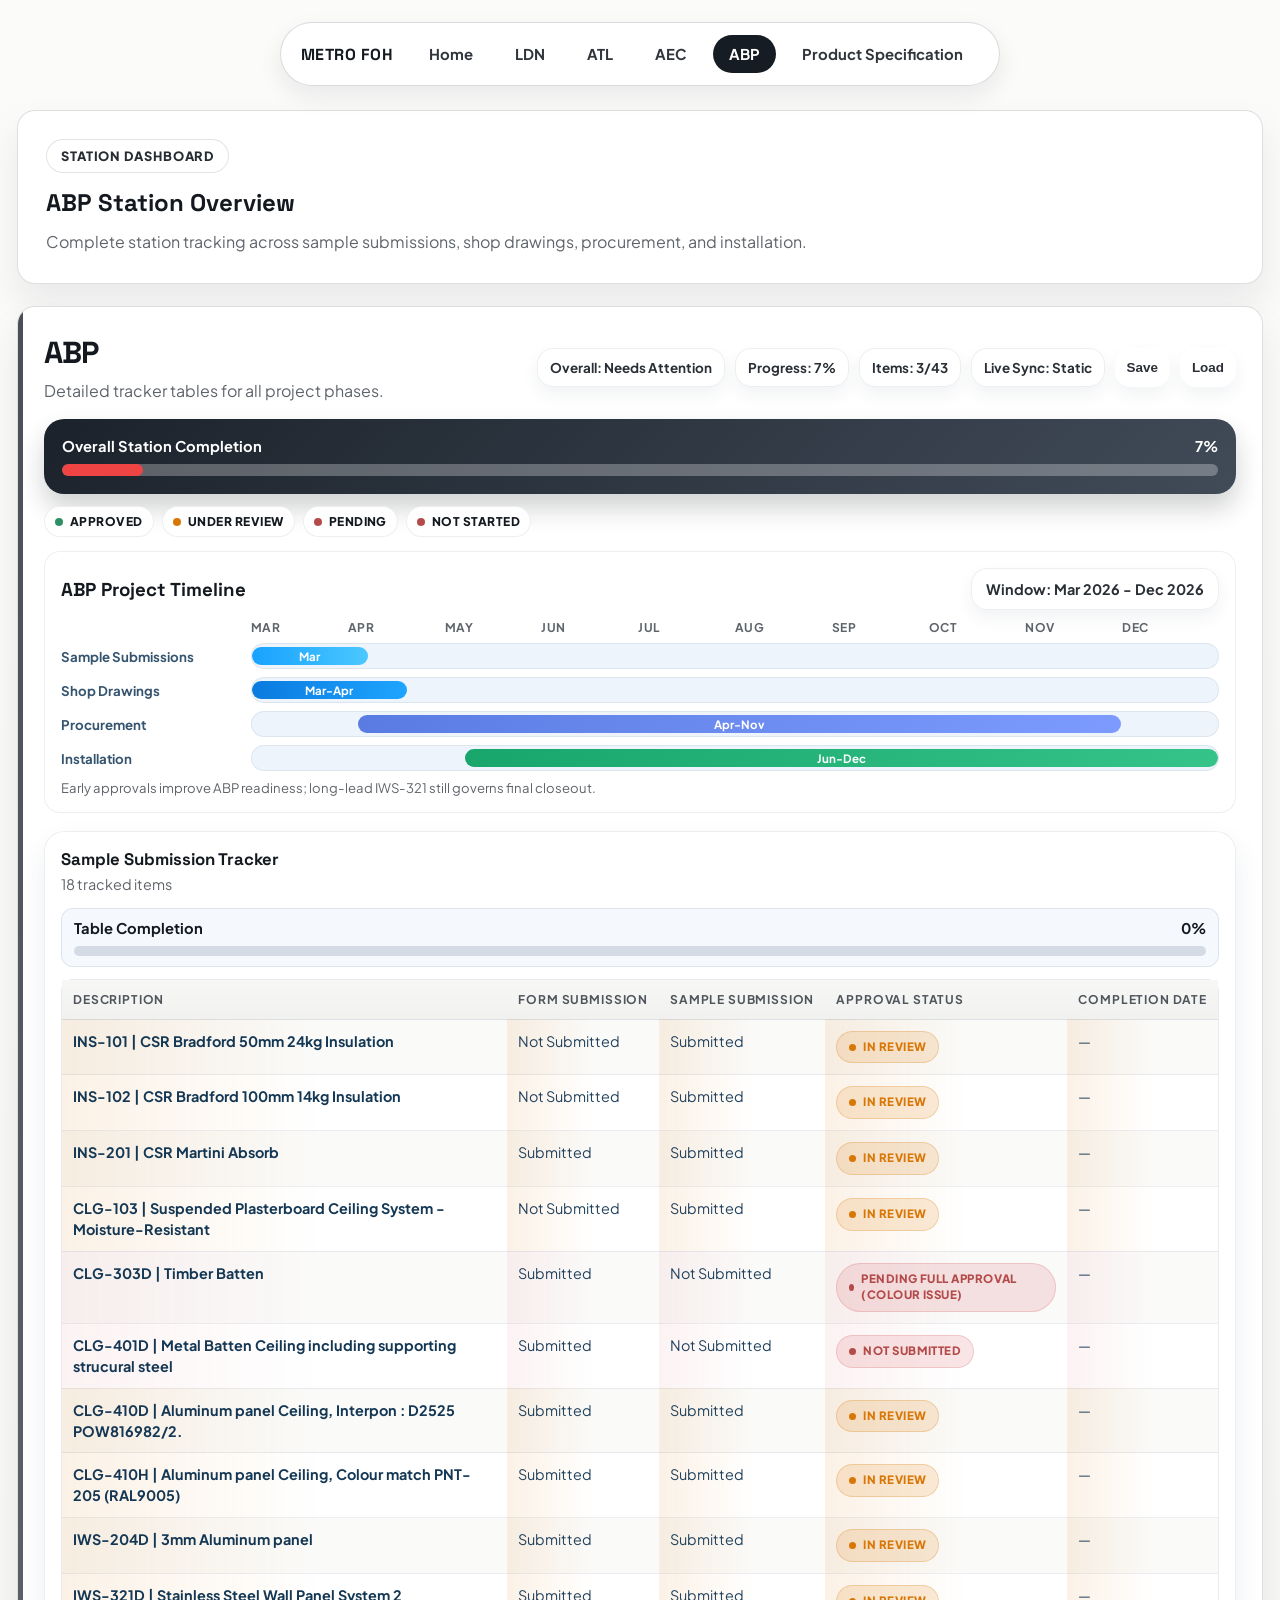
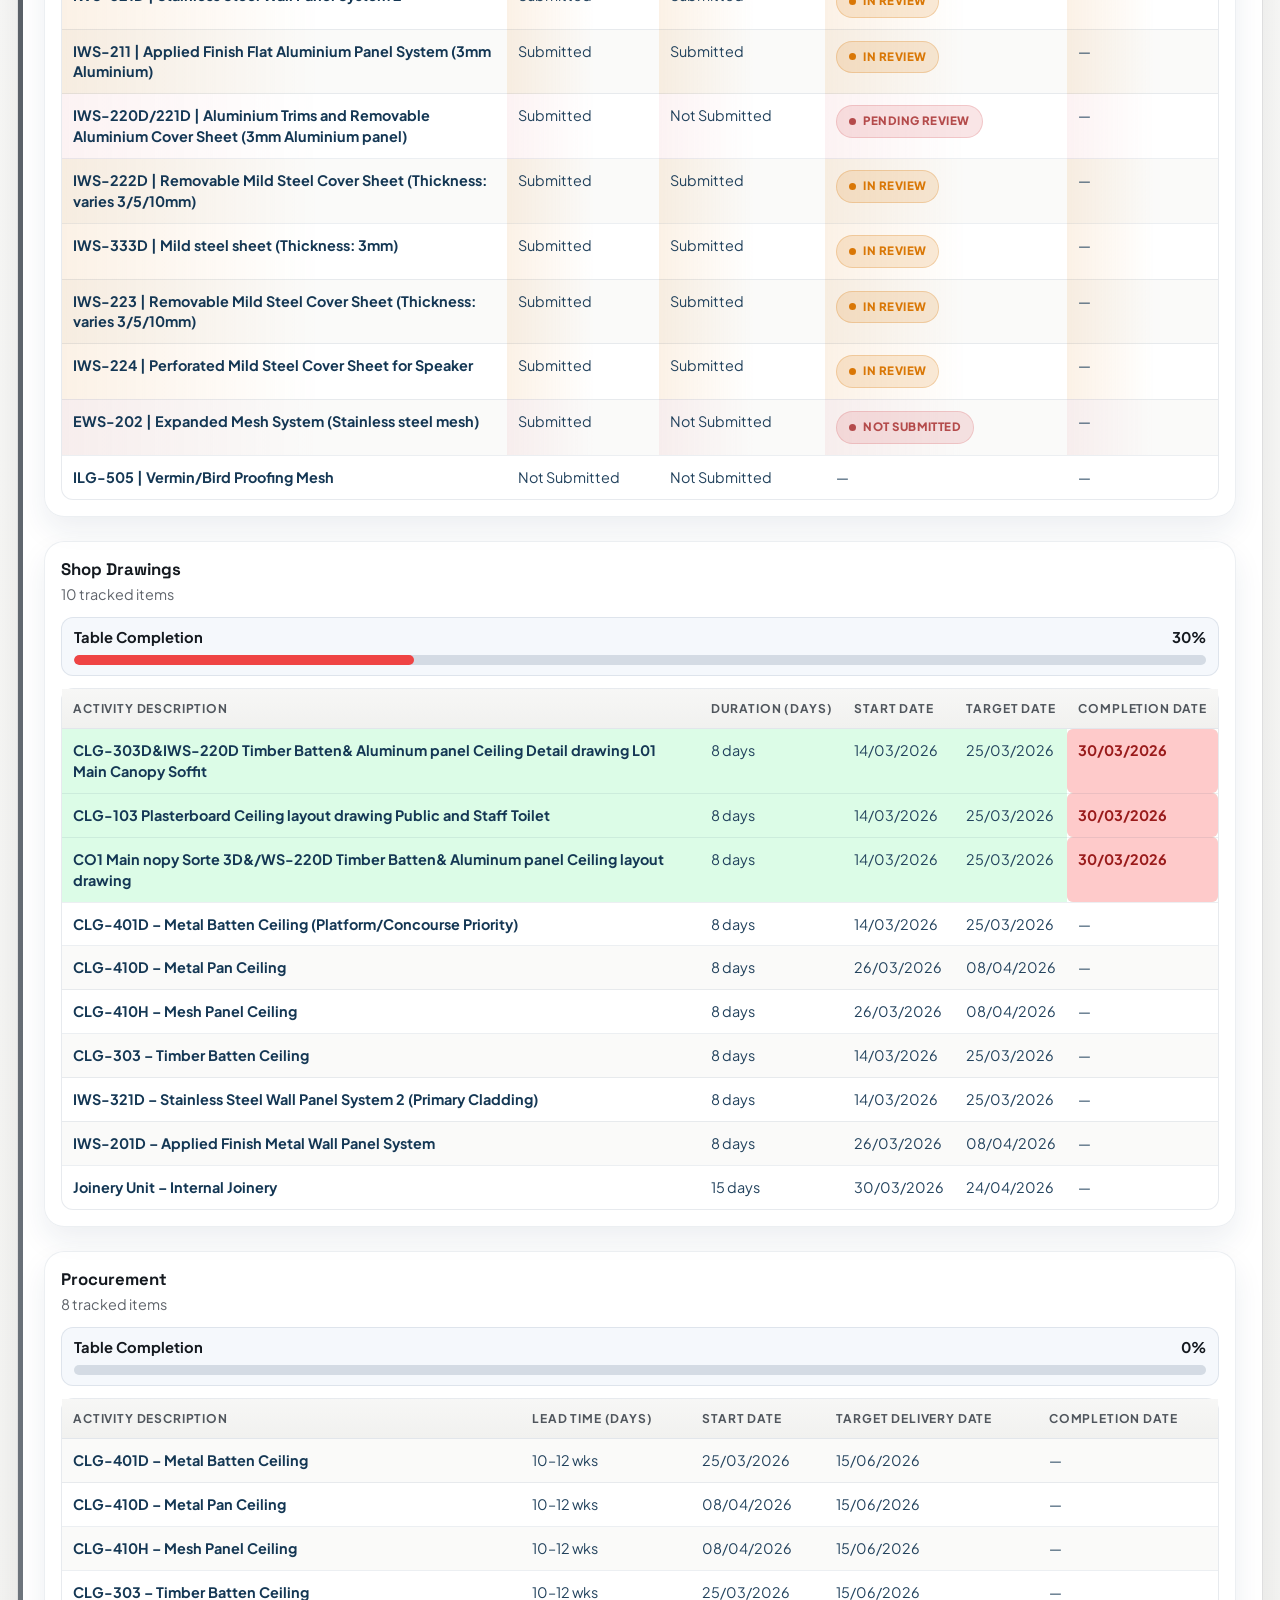
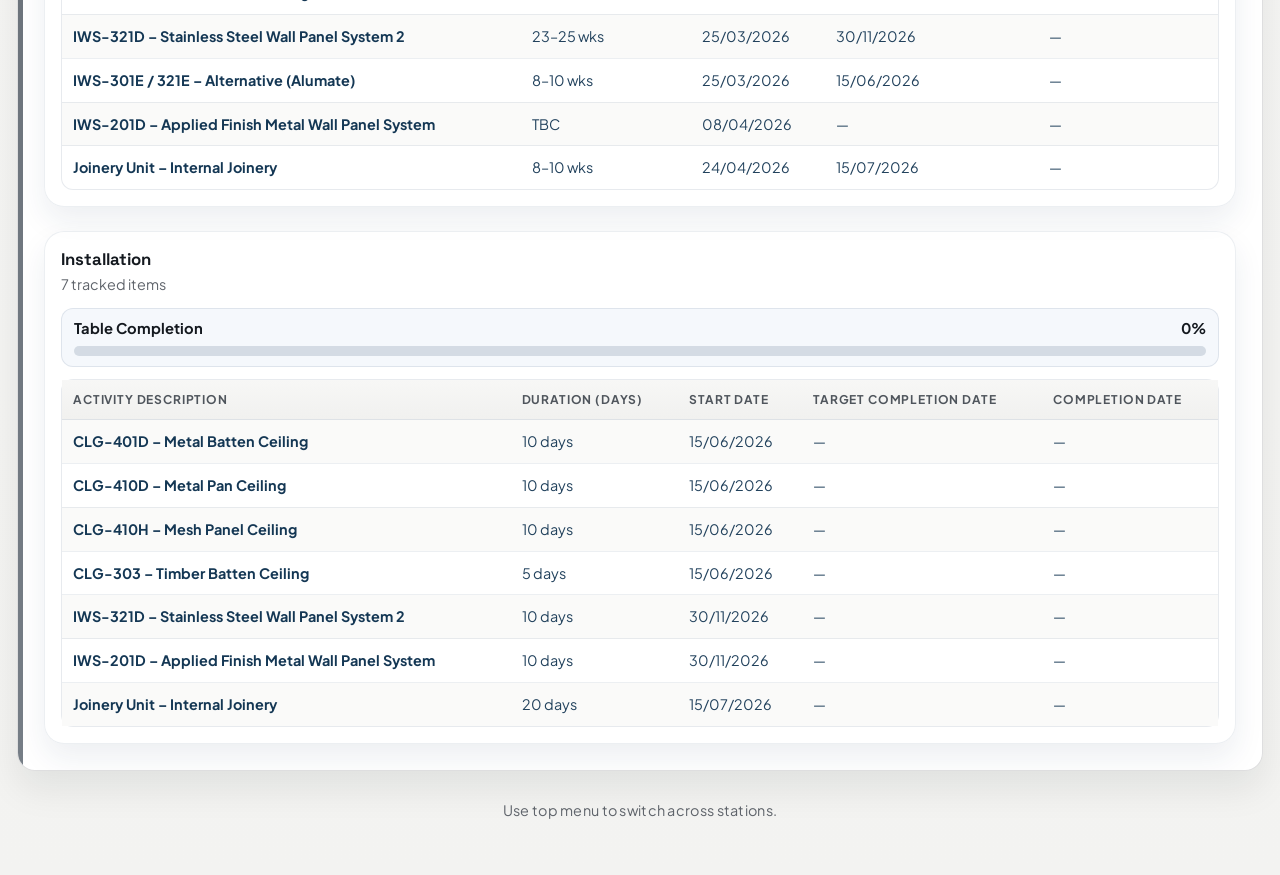
==== abp.html @ d3a64f8f "Update ABP progress and shop drawings" ====
<!DOCTYPE html>
<html lang="en">
<head>
  <meta charset="UTF-8">
  <meta name="viewport" content="width=device-width, initial-scale=1.0">
  <title>METRO FOH - ABP Station</title>
  <link rel="stylesheet" href="styles.css">
  <style>
    .timeline-card { margin: 14px 0 18px; padding: 16px; border-radius: 16px; background: rgba(255, 255, 255, 0.9); border: 1px solid rgba(20, 53, 90, 0.08); }
    .timeline-top { display: flex; justify-content: space-between; gap: 12px; align-items: center; flex-wrap: wrap; margin-bottom: 10px; }
    .timeline-top h3 { margin: 0; font-family: "Space Grotesk", sans-serif; }
    .timeline-axis { display: grid; grid-template-columns: 180px 1fr; gap: 10px; margin-bottom: 6px; color: var(--muted); font-size: 0.75rem; font-weight: 700; letter-spacing: 0.04em; text-transform: uppercase; }
    .axis-months { display: grid; grid-template-columns: repeat(10, 1fr); }
    .timeline-row { display: grid; grid-template-columns: 180px 1fr; gap: 10px; align-items: center; margin: 8px 0; }
    .timeline-label { font-size: 0.83rem; color: #35546f; font-weight: 700; }
    .timeline-track { height: 26px; border-radius: 999px; background: #eef4fb; position: relative; overflow: hidden; border: 1px solid rgba(20, 53, 90, 0.08); }
    .timeline-bar { position: absolute; top: 3px; bottom: 3px; border-radius: 999px; color: #fff; font-size: 0.72rem; font-weight: 700; display: flex; align-items: center; justify-content: center; white-space: nowrap; padding: 0 10px; }
    .bar-samples { background: linear-gradient(90deg, #17a2ff, #4bc8ff); }
    .bar-drawings { background: linear-gradient(90deg, #0a7adf, #1ea5ff); }
    .bar-procurement { background: linear-gradient(90deg, #5a7ce2, #7d9bff); }
    .bar-installation { background: linear-gradient(90deg, #18a66d, #36c389); }
    .timeline-footnote { margin-top: 8px; color: var(--muted); font-size: 0.82rem; }
    .table-progress { margin: 8px 0 12px; padding: 10px 12px; border: 1px solid rgba(20, 53, 90, 0.1); border-radius: 12px; background: rgba(245, 248, 252, 0.95); }
    .table-progress .progress-shell { background: rgba(20, 53, 90, 0.15); height: 10px; }
    .table-progress .progress-fill { background: #9ca3af; }
    .progress-fill { transition: width 0.3s ease, background-color 0.3s ease; }
    .completed-row { background: #dcfce7; }
    .completion-on-time { color: #0f8f5f; font-weight: 700; }
    .shop-completion-done { background: #dcfce7; color: #166534; font-weight: 700; border-radius: 6px; }
    .shop-completion-late { background: #fecaca; color: #991b1b; font-weight: 700; border-radius: 6px; }
    @media (max-width: 760px) { .timeline-axis, .timeline-row { grid-template-columns: 1fr; } .axis-months { font-size: 0.66rem; } .timeline-label { margin-bottom: 4px; } }
  </style>
</head>
<body>
  <div class="page-shell">
    <header class="topbar">
      <div class="topbar-inner">
        <div class="brand">
          <div>METRO FOH</div>
        </div>
        <nav class="menu">
          <a href="index.html">Home</a>
          <a href="ldn.html">LDN</a>
          <a href="atl.html">ATL</a>
          <a href="aec.html">AEC</a>
          <a href="abp.html" class="active">ABP</a>
          <a href="product-specification.html">Product Specification</a>
        </nav>
      </div>
    </header>

    <section class="page-intro">
      <div class="eyebrow">Station Dashboard</div>
      <h1 style="margin-top:14px;font-family:'Space Grotesk',sans-serif;">ABP Station Overview</h1>
      <p>Complete station tracking across sample submissions, shop drawings, procurement, and installation.</p>
    </section>

    <section class="section-panel">
      <div class="station-banner">
        <div>
          <h2>ABP</h2>
          <p style="margin-top:8px;color:var(--muted);">Detailed tracker tables for all project phases.</p>
        </div>
        <div class="section-kpis" id="stationKpis">
          <div class="hero-pill">Overall: Needs Attention</div>
          <div class="hero-pill">Progress: 7%</div>
          <div class="hero-pill">Items: 3/43</div>
          <div class="hero-pill">Live Sync: Static</div>
        </div>
      </div>

      <div class="overall-progress" style="margin-bottom:12px;">
        <div class="progress-row">
          <span>Overall Station Completion</span>
          <span id="stationProgressText">7%</span>
        </div>
        <div class="progress-shell">
          <div class="progress-fill" id="stationProgressBar" style="width:7%; background:#EF4444;"></div>
        </div>
      </div>

      <div class="status-legend">
        <span class="legend-item legend-approved"><span class="legend-dot"></span>Approved</span>
        <span class="legend-item legend-review"><span class="legend-dot"></span>Under Review</span>
        <span class="legend-item legend-pending"><span class="legend-dot"></span>Pending</span>
        <span class="legend-item legend-started"><span class="legend-dot"></span>Not Started</span>
      </div>

      <article class="timeline-card">
        <div class="timeline-top">
          <h3>ABP Project Timeline</h3>
          <span class="hero-pill">Window: Mar 2026 - Dec 2026</span>
        </div>
        <div class="timeline-axis">
          <div></div>
          <div class="axis-months"><span>Mar</span><span>Apr</span><span>May</span><span>Jun</span><span>Jul</span><span>Aug</span><span>Sep</span><span>Oct</span><span>Nov</span><span>Dec</span></div>
        </div>
        <div class="timeline-row"><div class="timeline-label">Sample Submissions</div><div class="timeline-track"><div class="timeline-bar bar-samples" style="left:0%;width:12%;">Mar</div></div></div>
        <div class="timeline-row"><div class="timeline-label">Shop Drawings</div><div class="timeline-track"><div class="timeline-bar bar-drawings" style="left:0%;width:16%;">Mar-Apr</div></div></div>
        <div class="timeline-row"><div class="timeline-label">Procurement</div><div class="timeline-track"><div class="timeline-bar bar-procurement" style="left:11%;width:79%;">Apr-Nov</div></div></div>
        <div class="timeline-row"><div class="timeline-label">Installation</div><div class="timeline-track"><div class="timeline-bar bar-installation" style="left:22%;width:78%;">Jun-Dec</div></div></div>
        <p class="timeline-footnote">Early approvals improve ABP readiness; long-lead IWS-321 still governs final closeout.</p>
      </article>

      <div class="station-sections" id="tablesGrid">
        <article class="table-card">
          <h3>Sample Submission Tracker</h3>
          <p class="small-copy">18 tracked items</p>
          <div class="table-progress">
            <div class="progress-row">
              <span>Table Completion</span>
              <span class="table-progress-text">0%</span>
            </div>
            <div class="progress-shell">
              <div class="progress-fill table-progress-fill" style="width:0%; background:#9CA3AF;"></div>
            </div>
          </div>
          <div class="table-wrap"><table><thead><tr><th>Description</th><th>Form Submission</th><th>Sample Submission</th><th>Approval Status</th><th>Completion Date</th></tr></thead><tbody>
            <tr class="status-row-review"><td>INS-101 | CSR Bradford 50mm 24kg Insulation</td><td>Not Submitted</td><td>Submitted</td><td><span class="tag tag-review">In Review</span></td><td>—</td></tr>
            <tr class="status-row-review"><td>INS-102 | CSR Bradford 100mm 14kg Insulation</td><td>Not Submitted</td><td>Submitted</td><td><span class="tag tag-review">In Review</span></td><td>—</td></tr>
            <tr class="status-row-review"><td>INS-201 | CSR Martini Absorb</td><td>Submitted</td><td>Submitted</td><td><span class="tag tag-review">In Review</span></td><td>—</td></tr>
            <tr class="status-row-review"><td>CLG-103 | Suspended Plasterboard Ceiling System - Moisture-Resistant</td><td>Not Submitted</td><td>Submitted</td><td><span class="tag tag-review">In Review</span></td><td>—</td></tr>
            <tr class="status-row-pending"><td>CLG-303D | Timber Batten</td><td>Submitted</td><td>Not Submitted</td><td><span class="tag tag-pending">Pending full approval (colour issue)</span></td><td>—</td></tr>
            <tr class="status-row-started"><td>CLG-401D | Metal Batten Ceiling including supporting strucural steel</td><td>Submitted</td><td>Not Submitted</td><td><span class="tag tag-started">Not Submitted</span></td><td>—</td></tr>
            <tr class="status-row-review"><td>CLG-410D | Aluminum panel Ceiling, Interpon : D2525 POW816982/2.</td><td>Submitted</td><td>Submitted</td><td><span class="tag tag-review">In Review</span></td><td>—</td></tr>
            <tr class="status-row-review"><td>CLG-410H | Aluminum panel Ceiling, Colour match PNT-205 (RAL9005)</td><td>Submitted</td><td>Submitted</td><td><span class="tag tag-review">In Review</span></td><td>—</td></tr>
            <tr class="status-row-review"><td>IWS-204D | 3mm Aluminum panel</td><td>Submitted</td><td>Submitted</td><td><span class="tag tag-review">In Review</span></td><td>—</td></tr>
            <tr class="status-row-review"><td>IWS-321D | Stainless Steel Wall Panel System 2</td><td>Submitted</td><td>Submitted</td><td><span class="tag tag-review">In Review</span></td><td>—</td></tr>
            <tr class="status-row-review"><td>IWS-211 | Applied Finish Flat Aluminium Panel System (3mm Aluminium)</td><td>Submitted</td><td>Submitted</td><td><span class="tag tag-review">In Review</span></td><td>—</td></tr>
            <tr class="status-row-pending"><td>IWS-220D/221D | Aluminium Trims and Removable Aluminium Cover Sheet (3mm Aluminium panel)</td><td>Submitted</td><td>Not Submitted</td><td><span class="tag tag-pending">Pending review</span></td><td>—</td></tr>
            <tr class="status-row-review"><td>IWS-222D | Removable Mild Steel Cover Sheet (Thickness: varies 3/5/10mm)</td><td>Submitted</td><td>Submitted</td><td><span class="tag tag-review">In Review</span></td><td>—</td></tr>
            <tr class="status-row-review"><td>IWS-333D | Mild steel sheet (Thickness: 3mm)</td><td>Submitted</td><td>Submitted</td><td><span class="tag tag-review">In Review</span></td><td>—</td></tr>
            <tr class="status-row-review"><td>IWS-223 | Removable Mild Steel Cover Sheet (Thickness: varies 3/5/10mm)</td><td>Submitted</td><td>Submitted</td><td><span class="tag tag-review">In Review</span></td><td>—</td></tr>
            <tr class="status-row-review"><td>IWS-224 | Perforated Mild Steel Cover Sheet for Speaker</td><td>Submitted</td><td>Submitted</td><td><span class="tag tag-review">In Review</span></td><td>—</td></tr>
            <tr class="status-row-started"><td>EWS-202 | Expanded Mesh System (Stainless steel mesh)</td><td>Submitted</td><td>Not Submitted</td><td><span class="tag tag-started">Not Submitted</span></td><td>—</td></tr>
            <tr><td>ILG-505 | Vermin/Bird Proofing Mesh</td><td>Not Submitted</td><td>Not Submitted</td><td>—</td><td>—</td></tr>
          </tbody></table></div>
        </article>
        <article class="table-card">
          <h3>Shop Drawings</h3>
          <p class="small-copy">10 tracked items</p>
          <div class="table-progress">
            <div class="progress-row">
              <span>Table Completion</span>
              <span class="table-progress-text">30%</span>
            </div>
            <div class="progress-shell">
              <div class="progress-fill table-progress-fill" style="width:30%; background:#EF4444;"></div>
            </div>
          </div>
          <div class="table-wrap"><table><thead><tr><th>Activity Description</th><th>Duration (Days)</th><th>Start Date</th><th>Target Date</th><th>Completion Date</th></tr></thead><tbody>
            <tr class="completed-row" style="background:#dcfce7;"><td>CLG-303D&amp;IWS-220D Timber Batten&amp; Aluminum panel Ceiling Detail drawing L01 Main Canopy Soffit</td><td>8 days</td><td>14/03/2026</td><td>25/03/2026</td><td class="shop-completion-late">30/03/2026</td></tr>
            <tr class="completed-row" style="background:#dcfce7;"><td>CLG-103 Plasterboard Ceiling layout drawing Public and Staff Toilet</td><td>8 days</td><td>14/03/2026</td><td>25/03/2026</td><td class="shop-completion-late">30/03/2026</td></tr>
            <tr class="completed-row" style="background:#dcfce7;"><td>CO1 Main nopy Sorte 3D&amp;/WS-220D Timber Batten&amp; Aluminum panel Ceiling layout drawing</td><td>8 days</td><td>14/03/2026</td><td>25/03/2026</td><td class="shop-completion-late">30/03/2026</td></tr>
            <tr><td>CLG-401D – Metal Batten Ceiling (Platform/Concourse Priority)</td><td>8 days</td><td>14/03/2026</td><td>25/03/2026</td><td>—</td></tr>
            <tr><td>CLG-410D – Metal Pan Ceiling</td><td>8 days</td><td>26/03/2026</td><td>08/04/2026</td><td>—</td></tr>
            <tr><td>CLG-410H – Mesh Panel Ceiling</td><td>8 days</td><td>26/03/2026</td><td>08/04/2026</td><td>—</td></tr>
            <tr><td>CLG-303 – Timber Batten Ceiling</td><td>8 days</td><td>14/03/2026</td><td>25/03/2026</td><td>—</td></tr>
            <tr><td>IWS-321D – Stainless Steel Wall Panel System 2 (Primary Cladding)</td><td>8 days</td><td>14/03/2026</td><td>25/03/2026</td><td>—</td></tr>
            <tr><td>IWS-201D – Applied Finish Metal Wall Panel System</td><td>8 days</td><td>26/03/2026</td><td>08/04/2026</td><td>—</td></tr>
            <tr><td>Joinery Unit – Internal Joinery</td><td>15 days</td><td>30/03/2026</td><td>24/04/2026</td><td>—</td></tr>
          </tbody></table></div>
        </article>
        <article class="table-card">
          <h3>Procurement</h3>
          <p class="small-copy">8 tracked items</p>
          <div class="table-progress">
            <div class="progress-row">
              <span>Table Completion</span>
              <span class="table-progress-text">0%</span>
            </div>
            <div class="progress-shell">
              <div class="progress-fill table-progress-fill" style="width:0%; background:#9CA3AF;"></div>
            </div>
          </div>
          <div class="table-wrap"><table><thead><tr><th>Activity Description</th><th>Lead Time (Days)</th><th>Start Date</th><th>Target Delivery Date</th><th>Completion Date</th></tr></thead><tbody>
            <tr><td>CLG-401D – Metal Batten Ceiling</td><td>10–12 wks</td><td>25/03/2026</td><td>15/06/2026</td><td>—</td></tr>
            <tr><td>CLG-410D – Metal Pan Ceiling</td><td>10–12 wks</td><td>08/04/2026</td><td>15/06/2026</td><td>—</td></tr>
            <tr><td>CLG-410H – Mesh Panel Ceiling</td><td>10–12 wks</td><td>08/04/2026</td><td>15/06/2026</td><td>—</td></tr>
            <tr><td>CLG-303 – Timber Batten Ceiling</td><td>10–12 wks</td><td>25/03/2026</td><td>15/06/2026</td><td>—</td></tr>
            <tr><td>IWS-321D – Stainless Steel Wall Panel System 2</td><td>23–25 wks</td><td>25/03/2026</td><td>30/11/2026</td><td>—</td></tr>
            <tr><td>IWS-301E / 321E – Alternative (Alumate)</td><td>8–10 wks</td><td>25/03/2026</td><td>15/06/2026</td><td>—</td></tr>
            <tr><td>IWS-201D – Applied Finish Metal Wall Panel System</td><td>TBC</td><td>08/04/2026</td><td>—</td><td>—</td></tr>
            <tr><td>Joinery Unit – Internal Joinery</td><td>8–10 wks</td><td>24/04/2026</td><td>15/07/2026</td><td>—</td></tr>
          </tbody></table></div>
        </article>
        <article class="table-card">
          <h3>Installation</h3>
          <p class="small-copy">7 tracked items</p>
          <div class="table-progress">
            <div class="progress-row">
              <span>Table Completion</span>
              <span class="table-progress-text">0%</span>
            </div>
            <div class="progress-shell">
              <div class="progress-fill table-progress-fill" style="width:0%; background:#9CA3AF;"></div>
            </div>
          </div>
          <div class="table-wrap"><table><thead><tr><th>Activity Description</th><th>Duration (Days)</th><th>Start Date</th><th>Target Completion Date</th><th>Completion Date</th></tr></thead><tbody>
            <tr><td>CLG-401D – Metal Batten Ceiling</td><td>10 days</td><td>15/06/2026</td><td>—</td><td>—</td></tr>
            <tr><td>CLG-410D – Metal Pan Ceiling</td><td>10 days</td><td>15/06/2026</td><td>—</td><td>—</td></tr>
            <tr><td>CLG-410H – Mesh Panel Ceiling</td><td>10 days</td><td>15/06/2026</td><td>—</td><td>—</td></tr>
            <tr><td>CLG-303 – Timber Batten Ceiling</td><td>5 days</td><td>15/06/2026</td><td>—</td><td>—</td></tr>
            <tr><td>IWS-321D – Stainless Steel Wall Panel System 2</td><td>10 days</td><td>30/11/2026</td><td>—</td><td>—</td></tr>
            <tr><td>IWS-201D – Applied Finish Metal Wall Panel System</td><td>10 days</td><td>30/11/2026</td><td>—</td><td>—</td></tr>
            <tr><td>Joinery Unit – Internal Joinery</td><td>20 days</td><td>15/07/2026</td><td>—</td><td>—</td></tr>
          </tbody></table></div>
        </article>
      </div>
    </section>

    <div class="footer-note">Use top menu to switch across stations.</div>
  </div>

  <script src="persistence.js?v=4"></script>
  <script>
    attachPersistence();
  </script>
</body>
</html>
---- styles.css ----
@import url("https://fonts.googleapis.com/css2?family=Plus+Jakarta+Sans:wght@400;500;600;700;800&family=Space+Grotesk:wght@600;700&display=swap");

:root {
  --bg: #f3f3f1;
  --surface: rgba(255, 255, 255, 0.96);
  --surface-strong: #ffffff;
  --line: rgba(21, 27, 34, 0.14);
  --text: #14191f;
  --muted: #5f646b;
  --accent: #1e2936;
  --accent-2: #3a4655;
  --accent-soft: #ebecef;
  --green: #2d8f64;
  --yellow: #d97706;
  --red: #b44b4b;
  --shadow: 0 18px 36px rgba(19, 24, 31, 0.08);
  --radius-xl: 18px;
  --radius-lg: 20px;
  --radius-md: 14px;
}

* { box-sizing: border-box; }
html { scroll-behavior: smooth; }
body {
  margin: 0;
  font-family: "Plus Jakarta Sans", "Segoe UI", sans-serif;
  color: var(--text);
  background: linear-gradient(180deg, #fbfbfa 0%, var(--bg) 100%);
}

a { color: inherit; text-decoration: none; }
h1, h2, h3, p { margin: 0; }

.page-shell {
  width: min(1400px, calc(100% - 34px));
  margin: 0 auto;
  padding: 22px 0 56px;
  animation: fade-up 700ms ease;
}

.topbar {
  position: sticky;
  top: 14px;
  z-index: 30;
  display: flex;
  justify-content: center;
  margin-bottom: 24px;
}

.topbar-inner {
  display: flex;
  align-items: center;
  gap: 20px;
  padding: 12px 20px;
  border: 1px solid rgba(20, 25, 31, 0.16);
  border-radius: 999px;
  background: rgba(255, 255, 255, 0.95);
  backdrop-filter: blur(6px);
  box-shadow: 0 10px 24px rgba(18, 24, 31, 0.08);
}

.brand {
  display: flex;
  align-items: center;
  gap: 12px;
  font-family: "Space Grotesk", sans-serif;
  font-weight: 700;
  letter-spacing: 0.03em;
}

.brand-badge {
  width: 40px;
  height: 40px;
  display: grid;
  place-items: center;
  border-radius: 10px;
  background: linear-gradient(135deg, #10151b 0%, #313b48 100%);
  color: #fff;
  box-shadow: 0 8px 18px rgba(16, 21, 27, 0.24);
}

.menu {
  display: flex;
  align-items: center;
  justify-content: center;
  gap: 10px;
  flex-wrap: wrap;
}

.menu a {
  padding: 10px 16px;
  border-radius: 999px;
  color: #30353b;
  font-size: 0.93rem;
  font-weight: 700;
  transition: all 220ms ease;
}

.menu a:hover {
  transform: translateY(-1px);
  background: #eeefef;
  color: #11151a;
}

.menu a.active {
  background: #161c23;
  color: #fff;
}

.hero {
  display: grid;
  grid-template-columns: 1.55fr 1fr;
  gap: 24px;
  margin-bottom: 26px;
}

.hero-card,
.summary-card,
.station-card,
.section-panel,
.page-intro {
  background: var(--surface);
  border: 1px solid var(--line);
  border-radius: var(--radius-xl);
  box-shadow: var(--shadow);
  backdrop-filter: blur(14px);
}

.hero-card {
  padding: 36px;
  position: relative;
  overflow: hidden;
  min-height: 320px;
  isolation: isolate;
}

.eyebrow {
  display: inline-flex;
  align-items: center;
  gap: 8px;
  padding: 8px 14px;
  border-radius: 999px;
  background: rgba(255, 255, 255, 0.88);
  border: 1px solid rgba(20, 25, 31, 0.12);
  color: #272c33;
  font-size: 0.8rem;
  font-weight: 800;
  letter-spacing: 0.07em;
  text-transform: uppercase;
}

.hero-card h1 {
  margin-top: 18px;
  font-family: "Space Grotesk", sans-serif;
  font-size: clamp(2.5rem, 4.3vw, 4.6rem);
  line-height: 0.95;
  letter-spacing: -0.04em;
  max-width: 12ch;
}

.hero-card p {
  margin-top: 16px;
  max-width: 58ch;
  color: var(--muted);
  font-size: 1.02rem;
  line-height: 1.75;
}

.hero-meta {
  display: flex;
  gap: 12px;
  flex-wrap: wrap;
  margin-top: 24px;
}

.hero-pill {
  padding: 11px 14px;
  border-radius: 16px;
  background: rgba(255, 255, 255, 0.9);
  border: 1px solid rgba(20, 53, 90, 0.08);
  color: #2a2f36;
  font-size: 0.9rem;
  font-weight: 700;
  box-shadow: 0 8px 18px rgba(15, 45, 71, 0.06);
}

.summary-card {
  padding: 28px;
  display: grid;
  grid-template-rows: auto auto 1fr;
  gap: 16px;
}

.summary-card h3 {
  font-size: 1.2rem;
  font-family: "Space Grotesk", sans-serif;
}

.summary-grid {
  display: grid;
  grid-template-columns: repeat(2, 1fr);
  gap: 12px;
}

.mini-stat {
  padding: 15px;
  border-radius: 16px;
  background: var(--surface-strong);
  border: 1px solid rgba(20, 53, 90, 0.08);
}

.mini-stat span {
  display: block;
  color: var(--muted);
  font-size: 0.82rem;
  margin-bottom: 8px;
  font-weight: 600;
}

.mini-stat strong {
  font-size: 1.64rem;
  letter-spacing: -0.03em;
  font-family: "Space Grotesk", sans-serif;
}

.overall-progress {
  padding: 18px;
  border-radius: 20px;
  background: linear-gradient(135deg, #1b222b 0%, #414b58 100%);
  color: #fff;
  box-shadow: 0 14px 26px rgba(18, 24, 31, 0.2);
}

.progress-row {
  display: flex;
  justify-content: space-between;
  gap: 12px;
  align-items: center;
  margin-bottom: 9px;
  font-weight: 700;
  font-size: 0.92rem;
}

.progress-shell {
  width: 100%;
  height: 12px;
  border-radius: 999px;
  background: rgba(255, 255, 255, 0.28);
  overflow: hidden;
}

.progress-fill {
  height: 100%;
  border-radius: 999px;
  background: linear-gradient(90deg, #ffffff 0%, rgba(255, 255, 255, 0.74) 100%);
  transition: width 600ms ease;
}

.section-header {
  display: flex;
  align-items: end;
  justify-content: space-between;
  gap: 16px;
  margin: 28px 0 18px;
}

.section-header h2 {
  font-family: "Space Grotesk", sans-serif;
  font-size: clamp(1.5rem, 2.2vw, 2.2rem);
  letter-spacing: -0.03em;
}

.section-header p {
  color: var(--muted);
  max-width: 65ch;
  line-height: 1.7;
}

.stations-overview {
  display: grid;
  grid-template-columns: repeat(4, 1fr);
  gap: 18px;
  margin-bottom: 30px;
}

.station-card {
  padding: 22px;
  transition: transform 220ms ease, box-shadow 220ms ease;
}

.station-card:hover {
  transform: translateY(-3px);
  box-shadow: 0 26px 60px rgba(20, 53, 90, 0.16);
}

.station-top {
  display: flex;
  justify-content: space-between;
  align-items: start;
  gap: 12px;
  margin-bottom: 14px;
}

.station-code {
  font-size: 2.05rem;
  font-weight: 800;
  letter-spacing: -0.05em;
  font-family: "Space Grotesk", sans-serif;
}

.status-badge {
  padding: 8px 12px;
  border-radius: 999px;
  font-size: 0.74rem;
  letter-spacing: 0.04em;
  text-transform: uppercase;
  font-weight: 800;
  white-space: nowrap;
}

.status-approved { background: rgba(13, 159, 100, 0.15); color: var(--green); }
.status-review { background: rgba(217, 119, 6, 0.15); color: var(--yellow); }
.status-pending { background: rgba(209, 74, 80, 0.14); color: var(--red); }

.station-card p {
  color: var(--muted);
  line-height: 1.62;
  font-size: 0.94rem;
}

.station-metrics {
  display: grid;
  grid-template-columns: repeat(2, 1fr);
  gap: 10px;
  margin-top: 14px;
}

.metric-box {
  padding: 12px;
  border-radius: 14px;
  background: rgba(255, 255, 255, 0.8);
  border: 1px solid rgba(20, 53, 90, 0.08);
}

.metric-box span {
  display: block;
  color: var(--muted);
  font-size: 0.76rem;
  margin-bottom: 6px;
  font-weight: 600;
  text-transform: uppercase;
  letter-spacing: 0.05em;
}

.metric-box strong {
  font-size: 1.15rem;
  font-family: "Space Grotesk", sans-serif;
}

.station-sections { display: grid; gap: 24px; }

.section-panel {
  padding: 26px;
  position: relative;
  overflow: hidden;
}

.section-panel::before {
  content: "";
  position: absolute;
  inset: 0 auto 0 0;
  width: 5px;
  background: linear-gradient(180deg, #2a3139, #5e6771);
  opacity: 0.85;
}

.station-banner {
  display: flex;
  justify-content: space-between;
  gap: 16px;
  align-items: center;
  flex-wrap: wrap;
  margin-bottom: 18px;
}

.station-banner h2 {
  font-size: clamp(1.9rem, 2vw, 2.7rem);
  letter-spacing: -0.04em;
  font-family: "Space Grotesk", sans-serif;
}

.section-kpis {
  display: flex;
  gap: 10px;
  flex-wrap: wrap;
}

.section-kpis .hero-pill {
  font-size: 0.84rem;
  padding: 10px 12px;
}

.tables-grid {
  display: grid;
  grid-template-columns: 1fr 1fr;
  gap: 16px;
}

.table-card {
  padding: 16px;
  border-radius: var(--radius-lg);
  background: rgba(255, 255, 255, 0.84);
  border: 1px solid rgba(20, 53, 90, 0.08);
  box-shadow: 0 14px 30px rgba(20, 53, 90, 0.08);
}

.table-card h3 {
  margin-bottom: 4px;
  font-size: 1.05rem;
  font-family: "Space Grotesk", sans-serif;
}

.table-card .small-copy {
  color: var(--muted);
  font-size: 0.9rem;
  margin-bottom: 12px;
  line-height: 1.5;
}

.status-legend {
  display: flex;
  flex-wrap: wrap;
  gap: 8px;
  margin-bottom: 10px;
}

.legend-item {
  display: inline-flex;
  align-items: center;
  gap: 7px;
  padding: 7px 10px;
  border-radius: 999px;
  font-size: 0.75rem;
  font-weight: 800;
  letter-spacing: 0.04em;
  text-transform: uppercase;
  border: 1px solid rgba(20, 53, 90, 0.08);
  background: rgba(255, 255, 255, 0.95);
}

.legend-dot {
  width: 8px;
  height: 8px;
  border-radius: 50%;
  display: inline-block;
}

.legend-approved .legend-dot { background: var(--green); }
.legend-review .legend-dot { background: var(--yellow); }
.legend-pending .legend-dot,
.legend-started .legend-dot { background: var(--red); }

.table-wrap {
  overflow: visible;
  border-radius: 12px;
  border: 1px solid rgba(20, 53, 90, 0.1);
  background: #fff;
  height: auto;
  max-height: none;
}

table {
  width: 100%;
  border-collapse: collapse;
  min-width: 560px;
}

thead th {
  position: sticky;
  top: 0;
  z-index: 2;
  padding: 12px 11px;
  text-align: left;
  font-size: 0.75rem;
  letter-spacing: 0.07em;
  text-transform: uppercase;
  color: #4f555c;
  background: linear-gradient(180deg, #f7f7f6 0%, #f1f1ef 100%);
  border-bottom: 1px solid rgba(20, 53, 90, 0.12);
  white-space: nowrap;
}

tbody tr:nth-child(odd) { background: #fafaf9; }
tbody tr:hover { background: #f0f1f2; }

tbody td {
  padding: 11px;
  border-bottom: 1px solid rgba(20, 53, 90, 0.08);
  color: #22425d;
  font-size: 0.9rem;
  vertical-align: top;
  line-height: 1.45;
}

tbody td:first-child { font-weight: 700; color: #143754; }
tbody tr:last-child td { border-bottom: 0; }

tr.status-row-approved td { background: linear-gradient(90deg, rgba(13, 159, 100, 0.06), transparent 58%); }
tr.status-row-review td { background: linear-gradient(90deg, rgba(217, 119, 6, 0.10), transparent 58%); }
tr.status-row-pending td,
tr.status-row-started td { background: linear-gradient(90deg, rgba(209, 74, 80, 0.07), transparent 58%); }

.tag {
  display: inline-flex;
  align-items: center;
  justify-content: center;
  gap: 7px;
  padding: 7px 12px;
  border-radius: 999px;
  font-size: 0.72rem;
  letter-spacing: 0.04em;
  text-transform: uppercase;
  font-weight: 800;
  border: 1px solid transparent;
}

.tag::before {
  content: "";
  width: 7px;
  height: 7px;
  border-radius: 50%;
  display: inline-block;
  background: currentColor;
}

.tag-approved { background: rgba(13, 159, 100, 0.15); color: var(--green); border-color: rgba(13, 159, 100, 0.2); }
.tag-review { background: rgba(217, 119, 6, 0.15); color: var(--yellow); border-color: rgba(217, 119, 6, 0.24); }
.tag-pending,
.tag-started { background: rgba(209, 74, 80, 0.14); color: var(--red); border-color: rgba(209, 74, 80, 0.2); }

.page-intro {
  padding: 28px;
  margin-bottom: 22px;
}

.page-intro p {
  margin-top: 10px;
  color: var(--muted);
  line-height: 1.7;
}

.footer-note {
  margin-top: 30px;
  text-align: center;
  color: var(--muted);
  font-size: 0.9rem;
  letter-spacing: 0.02em;
}

@keyframes fade-up {
  from { opacity: 0; transform: translateY(10px); }
  to { opacity: 1; transform: translateY(0); }
}

@media (max-width: 1180px) {
  .hero,
  .stations-overview,
  .tables-grid { grid-template-columns: 1fr 1fr; }
}

@media (max-width: 760px) {
  .page-shell {
    width: min(100% - 18px, 100%);
    padding-top: 12px;
    padding-bottom: 28px;
  }

  .topbar {
    position: static;
  }

  .topbar-inner {
    width: 100%;
    gap: 8px;
    padding: 8px 10px;
    border-radius: 16px;
    flex-direction: column;
    align-items: stretch;
  }

  .brand,
  .menu { justify-content: center; }

  .menu {
    gap: 6px;
  }

  .menu a {
    padding: 7px 10px;
    font-size: 0.8rem;
  }

  .hero,
  .stations-overview,
  .tables-grid { grid-template-columns: 1fr; }

  .hero-card,
  .summary-card,
  .station-card,
  .section-panel,
  .page-intro { border-radius: 22px; }

  .hero-card,
  .summary-card,
  .station-card,
  .section-panel,
  .page-intro,
  .table-card {
    padding: 18px;
  }

  .hero-card {
    min-height: auto;
  }

  .hero-card h1 {
    max-width: none;
    font-size: clamp(2rem, 10vw, 3rem);
  }

  .hero-card p,
  .page-intro p {
    font-size: 0.95rem;
    line-height: 1.6;
  }

  .progress-row,
  .section-header,
  .station-top {
    align-items: flex-start;
    flex-direction: column;
  }

  .section-header {
    margin-top: 20px;
  }

  .station-banner,
  .hero-meta,
  .section-kpis,
  .status-legend {
    gap: 10px;
  }

  .section-kpis .hero-pill,
  .hero-pill,
  .legend-item,
  .tag {
    white-space: normal;
  }

  .summary-grid,
  .station-metrics {
    grid-template-columns: 1fr;
  }

  .table-wrap {
    overflow-x: auto;
    -webkit-overflow-scrolling: touch;
  }

  thead th,
  tbody td {
    padding: 8px 7px;
    font-size: 0.76rem;
  }

  thead th {
    position: static;
  }

  .table-card h3 {
    font-size: 0.96rem;
  }

  .table-card .small-copy,
  .progress-row {
    font-size: 0.8rem;
  }

  .footer-note {
    margin-top: 20px;
  }
}

@media (max-width: 520px) {
  .page-shell {
    width: min(100% - 12px, 100%);
  }

  .topbar-inner {
    padding: 7px 9px;
  }

  .menu {
    justify-content: flex-start;
    flex-wrap: nowrap;
    overflow-x: auto;
    padding-bottom: 2px;
    scrollbar-width: none;
  }

  .menu::-webkit-scrollbar {
    display: none;
  }

  .menu a {
    flex: 0 0 auto;
    white-space: nowrap;
  }

  .hero-card,
  .summary-card,
  .station-card,
  .section-panel,
  .page-intro,
  .table-card {
    padding: 16px;
  }

  .eyebrow {
    padding: 7px 12px;
    font-size: 0.72rem;
  }

  .station-code {
    font-size: 1.75rem;
  }

  table {
    min-width: 420px;
  }
}
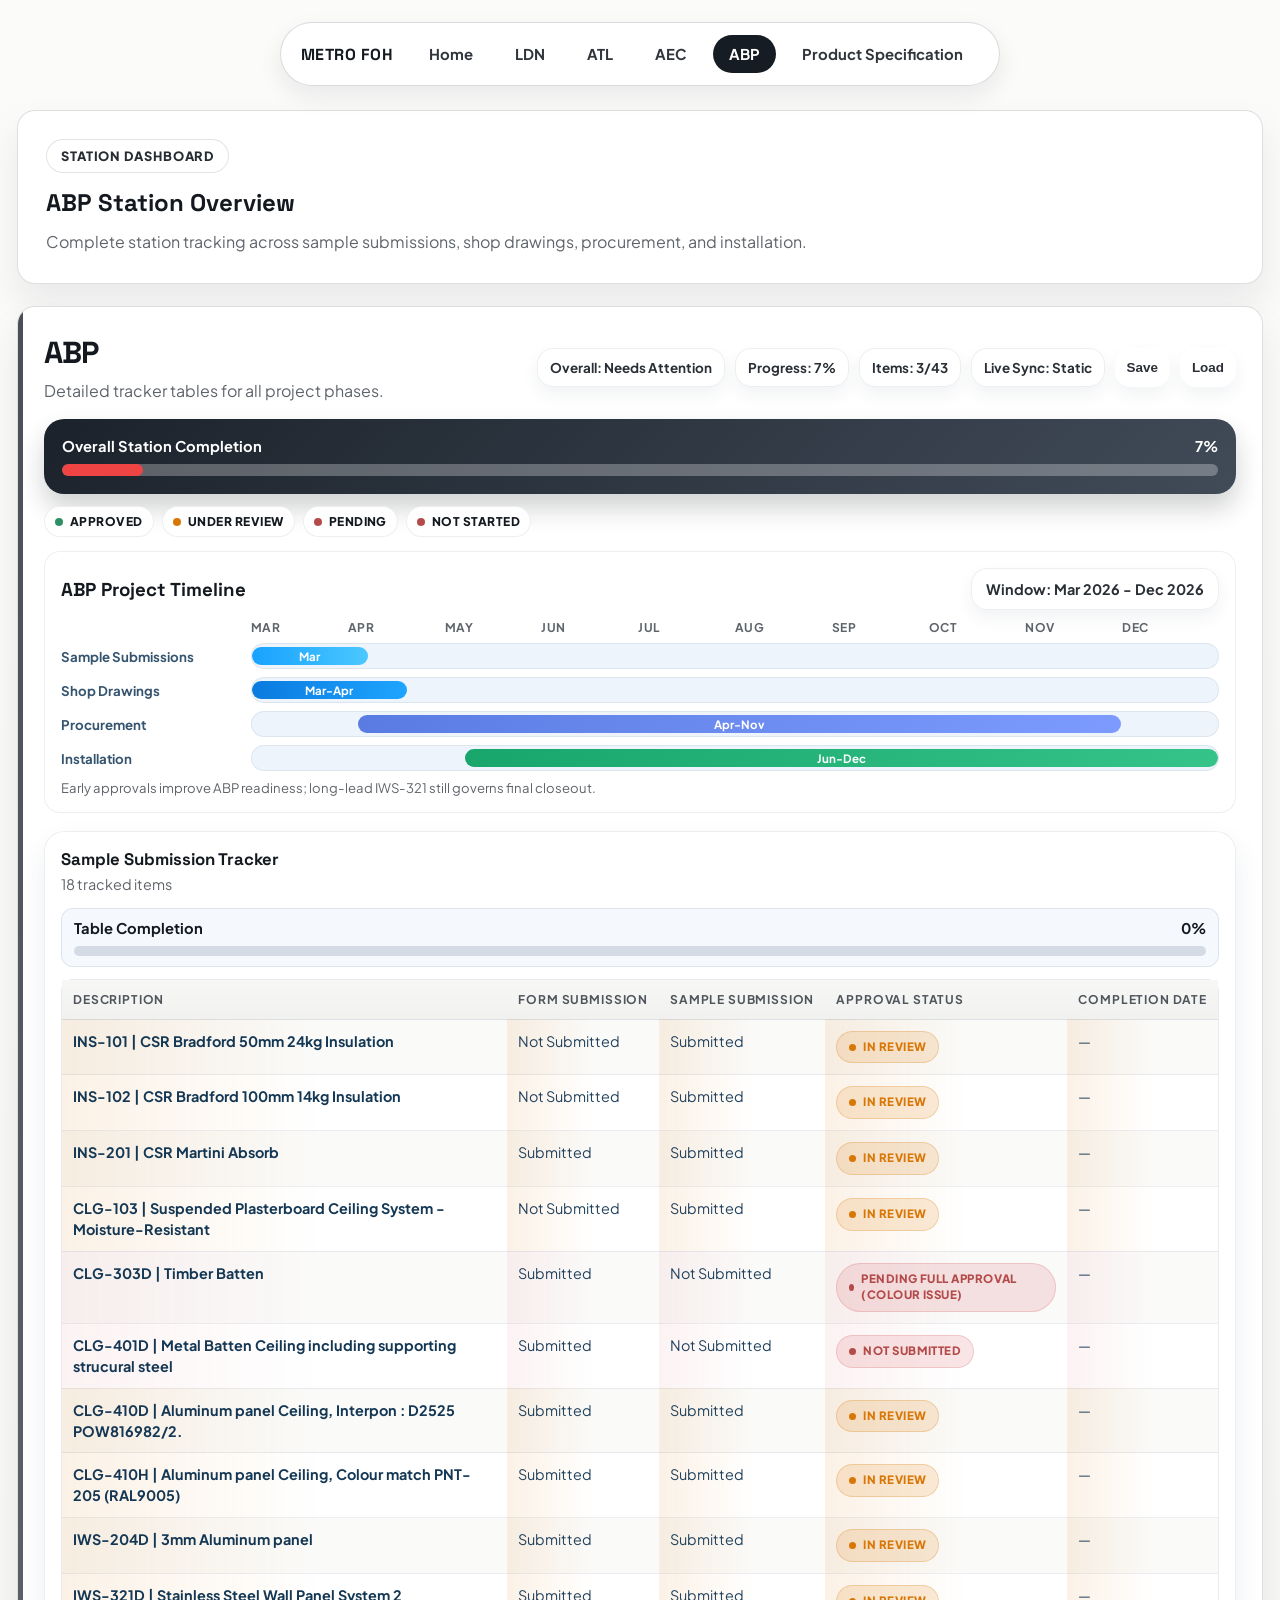
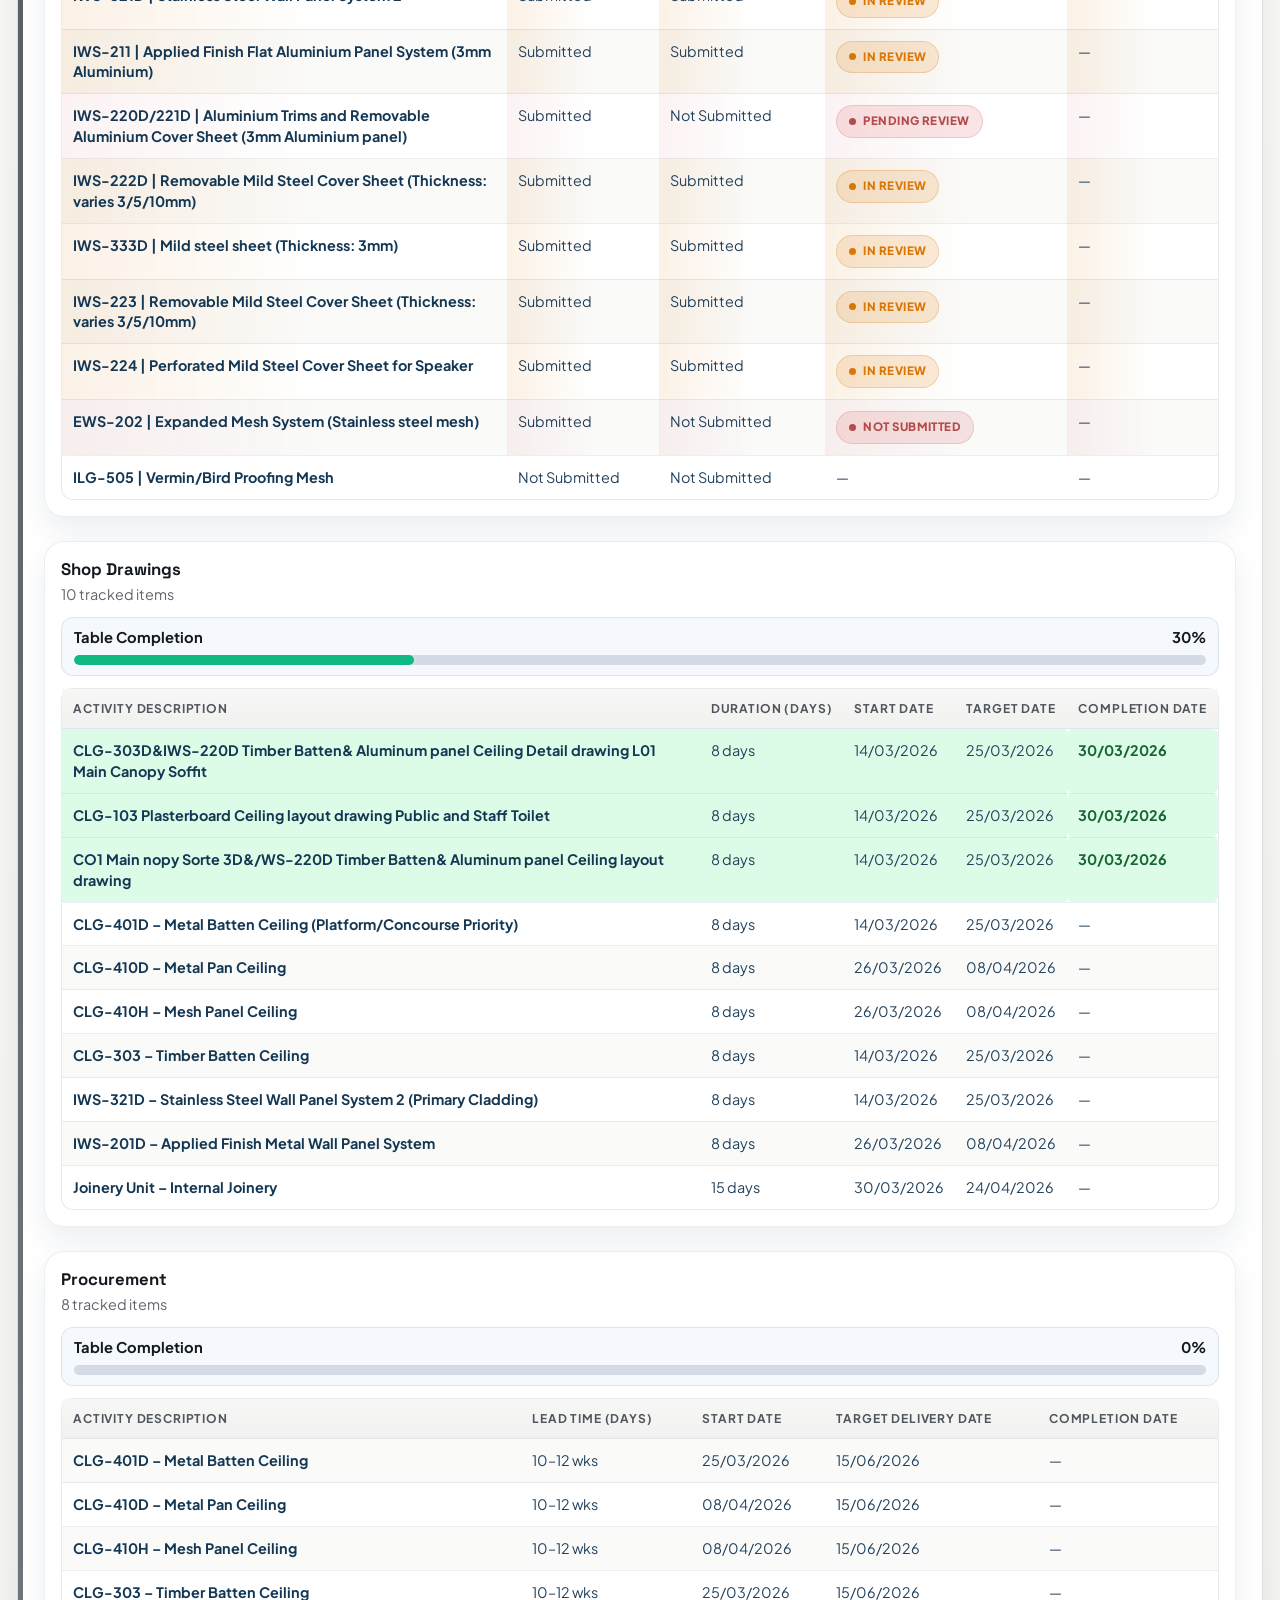
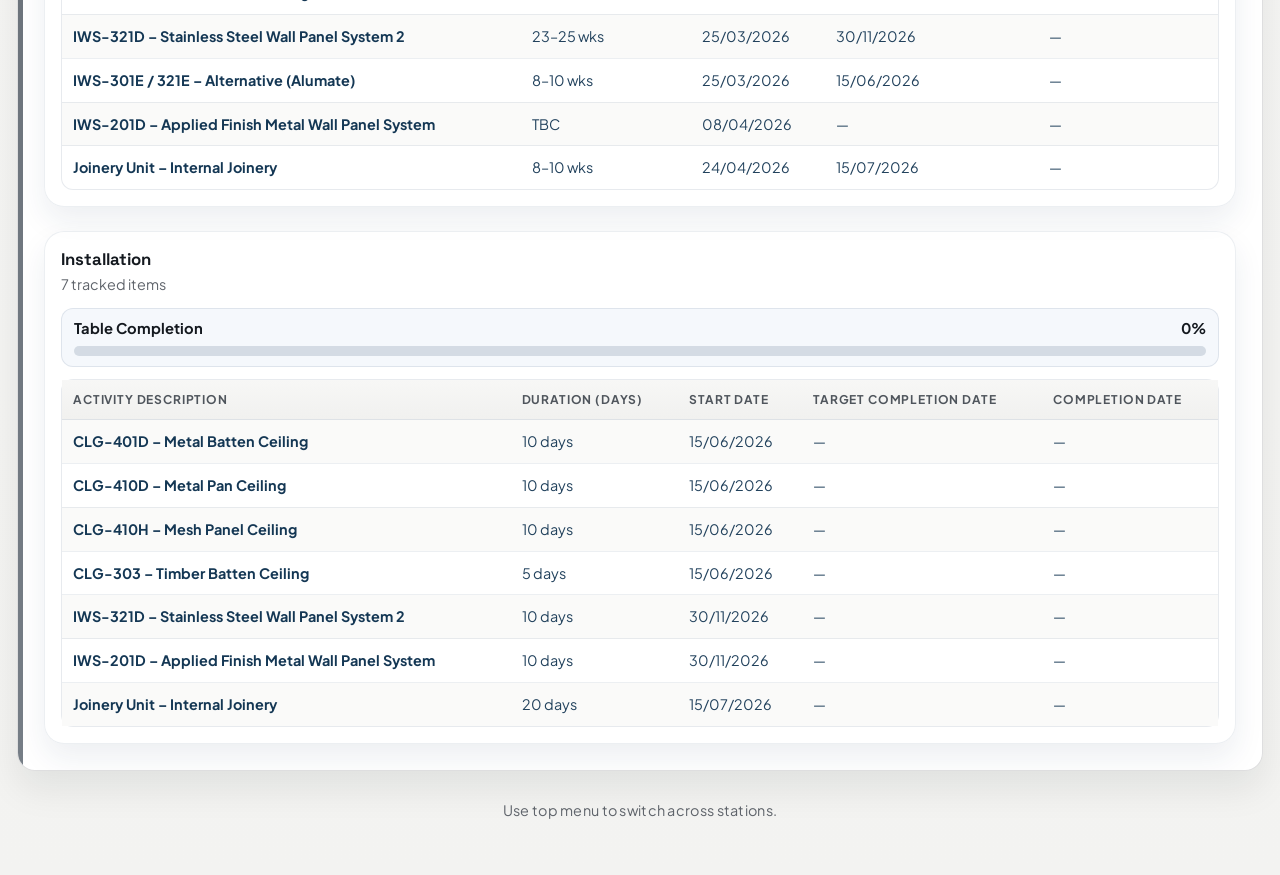
==== commit aa166991: "whatever changes are done" ====
--- a/abp.html
+++ b/abp.html
@@ -145,13 +145,13 @@
               <span class="table-progress-text">30%</span>
             </div>
             <div class="progress-shell">
-              <div class="progress-fill table-progress-fill" style="width:30%; background:#EF4444;"></div>
+              <div class="progress-fill table-progress-fill" style="width:30%; background:#10B981;"></div>
             </div>
           </div>
           <div class="table-wrap"><table><thead><tr><th>Activity Description</th><th>Duration (Days)</th><th>Start Date</th><th>Target Date</th><th>Completion Date</th></tr></thead><tbody>
-            <tr class="completed-row" style="background:#dcfce7;"><td>CLG-303D&amp;IWS-220D Timber Batten&amp; Aluminum panel Ceiling Detail drawing L01 Main Canopy Soffit</td><td>8 days</td><td>14/03/2026</td><td>25/03/2026</td><td class="shop-completion-late">30/03/2026</td></tr>
-            <tr class="completed-row" style="background:#dcfce7;"><td>CLG-103 Plasterboard Ceiling layout drawing Public and Staff Toilet</td><td>8 days</td><td>14/03/2026</td><td>25/03/2026</td><td class="shop-completion-late">30/03/2026</td></tr>
-            <tr class="completed-row" style="background:#dcfce7;"><td>CO1 Main nopy Sorte 3D&amp;/WS-220D Timber Batten&amp; Aluminum panel Ceiling layout drawing</td><td>8 days</td><td>14/03/2026</td><td>25/03/2026</td><td class="shop-completion-late">30/03/2026</td></tr>
+            <tr class="completed-row" style="background:#dcfce7;"><td>CLG-303D&amp;IWS-220D Timber Batten&amp; Aluminum panel Ceiling Detail drawing L01 Main Canopy Soffit</td><td>8 days</td><td>14/03/2026</td><td>25/03/2026</td><td class="shop-completion-done">30/03/2026</td></tr>
+            <tr class="completed-row" style="background:#dcfce7;"><td>CLG-103 Plasterboard Ceiling layout drawing Public and Staff Toilet</td><td>8 days</td><td>14/03/2026</td><td>25/03/2026</td><td class="shop-completion-done">30/03/2026</td></tr>
+            <tr class="completed-row" style="background:#dcfce7;"><td>CO1 Main nopy Sorte 3D&amp;/WS-220D Timber Batten&amp; Aluminum panel Ceiling layout drawing</td><td>8 days</td><td>14/03/2026</td><td>25/03/2026</td><td class="shop-completion-done">30/03/2026</td></tr>
             <tr><td>CLG-401D – Metal Batten Ceiling (Platform/Concourse Priority)</td><td>8 days</td><td>14/03/2026</td><td>25/03/2026</td><td>—</td></tr>
             <tr><td>CLG-410D – Metal Pan Ceiling</td><td>8 days</td><td>26/03/2026</td><td>08/04/2026</td><td>—</td></tr>
             <tr><td>CLG-410H – Mesh Panel Ceiling</td><td>8 days</td><td>26/03/2026</td><td>08/04/2026</td><td>—</td></tr>
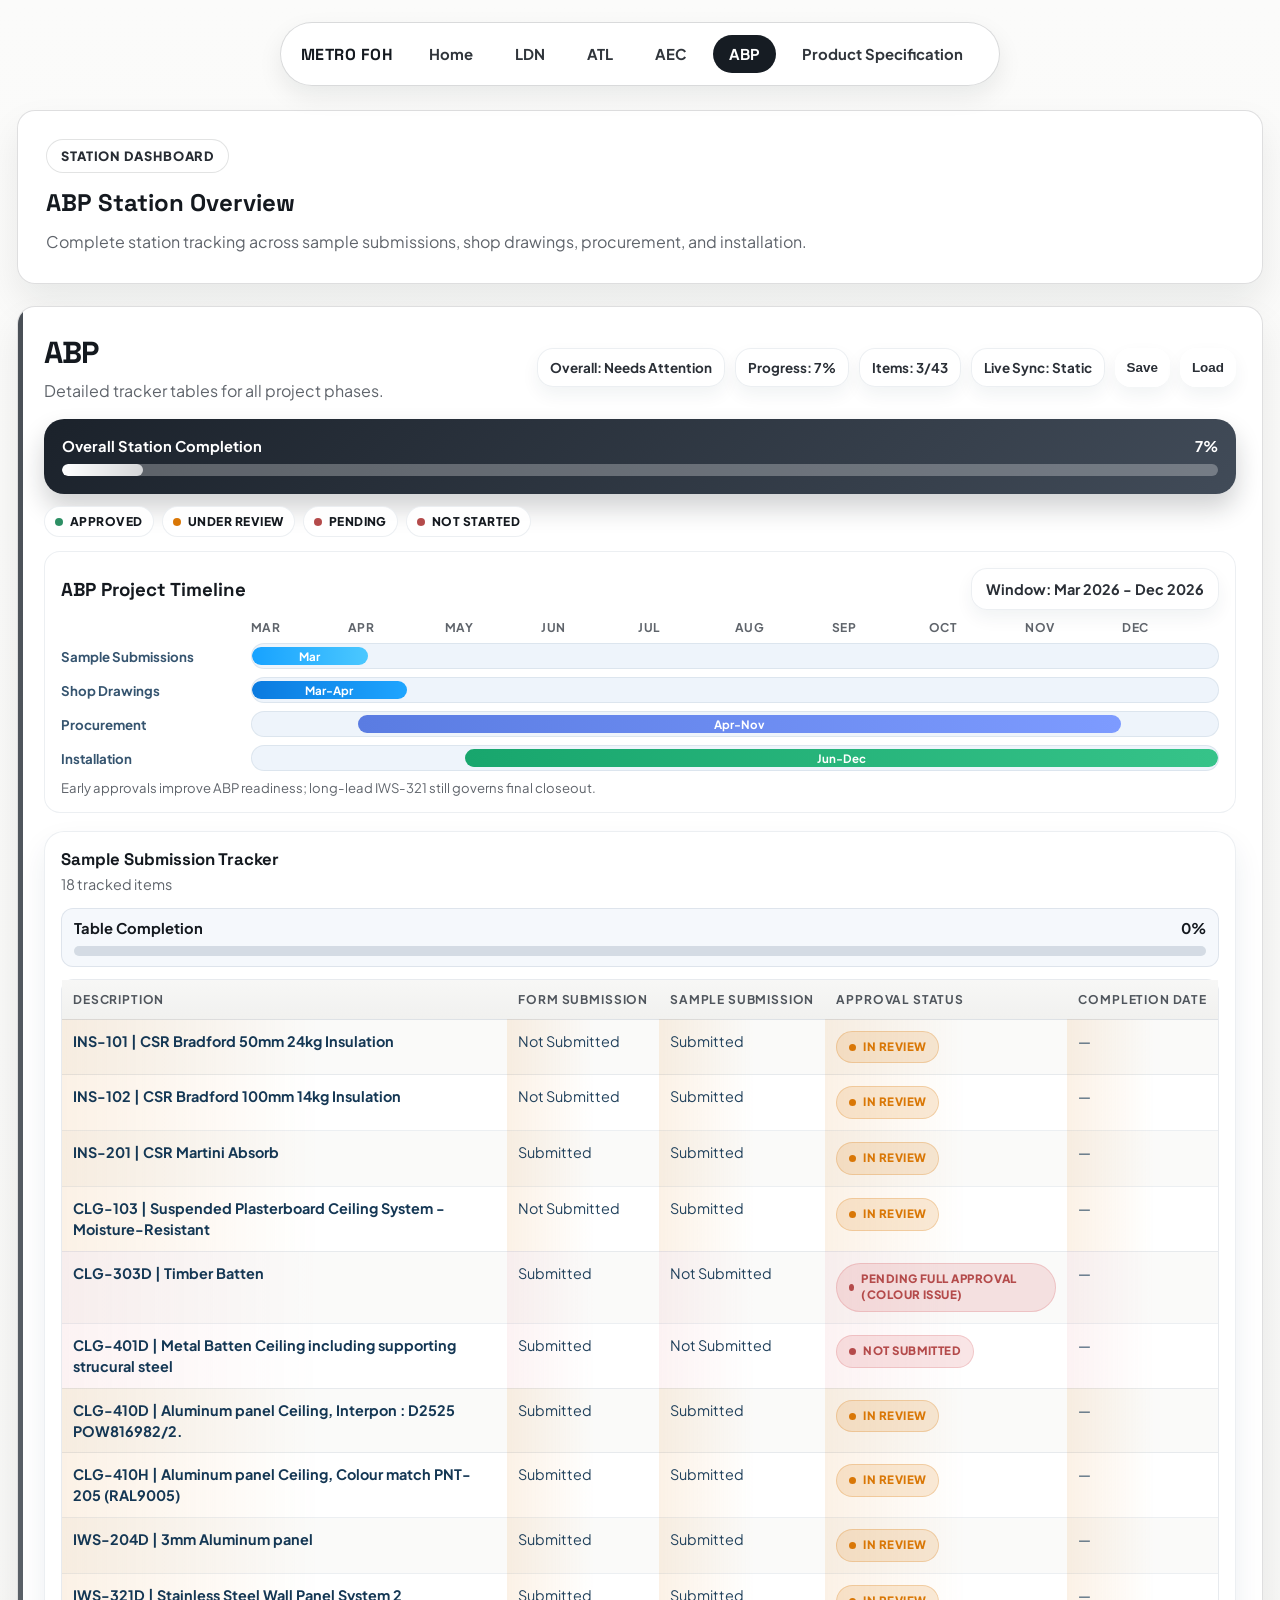
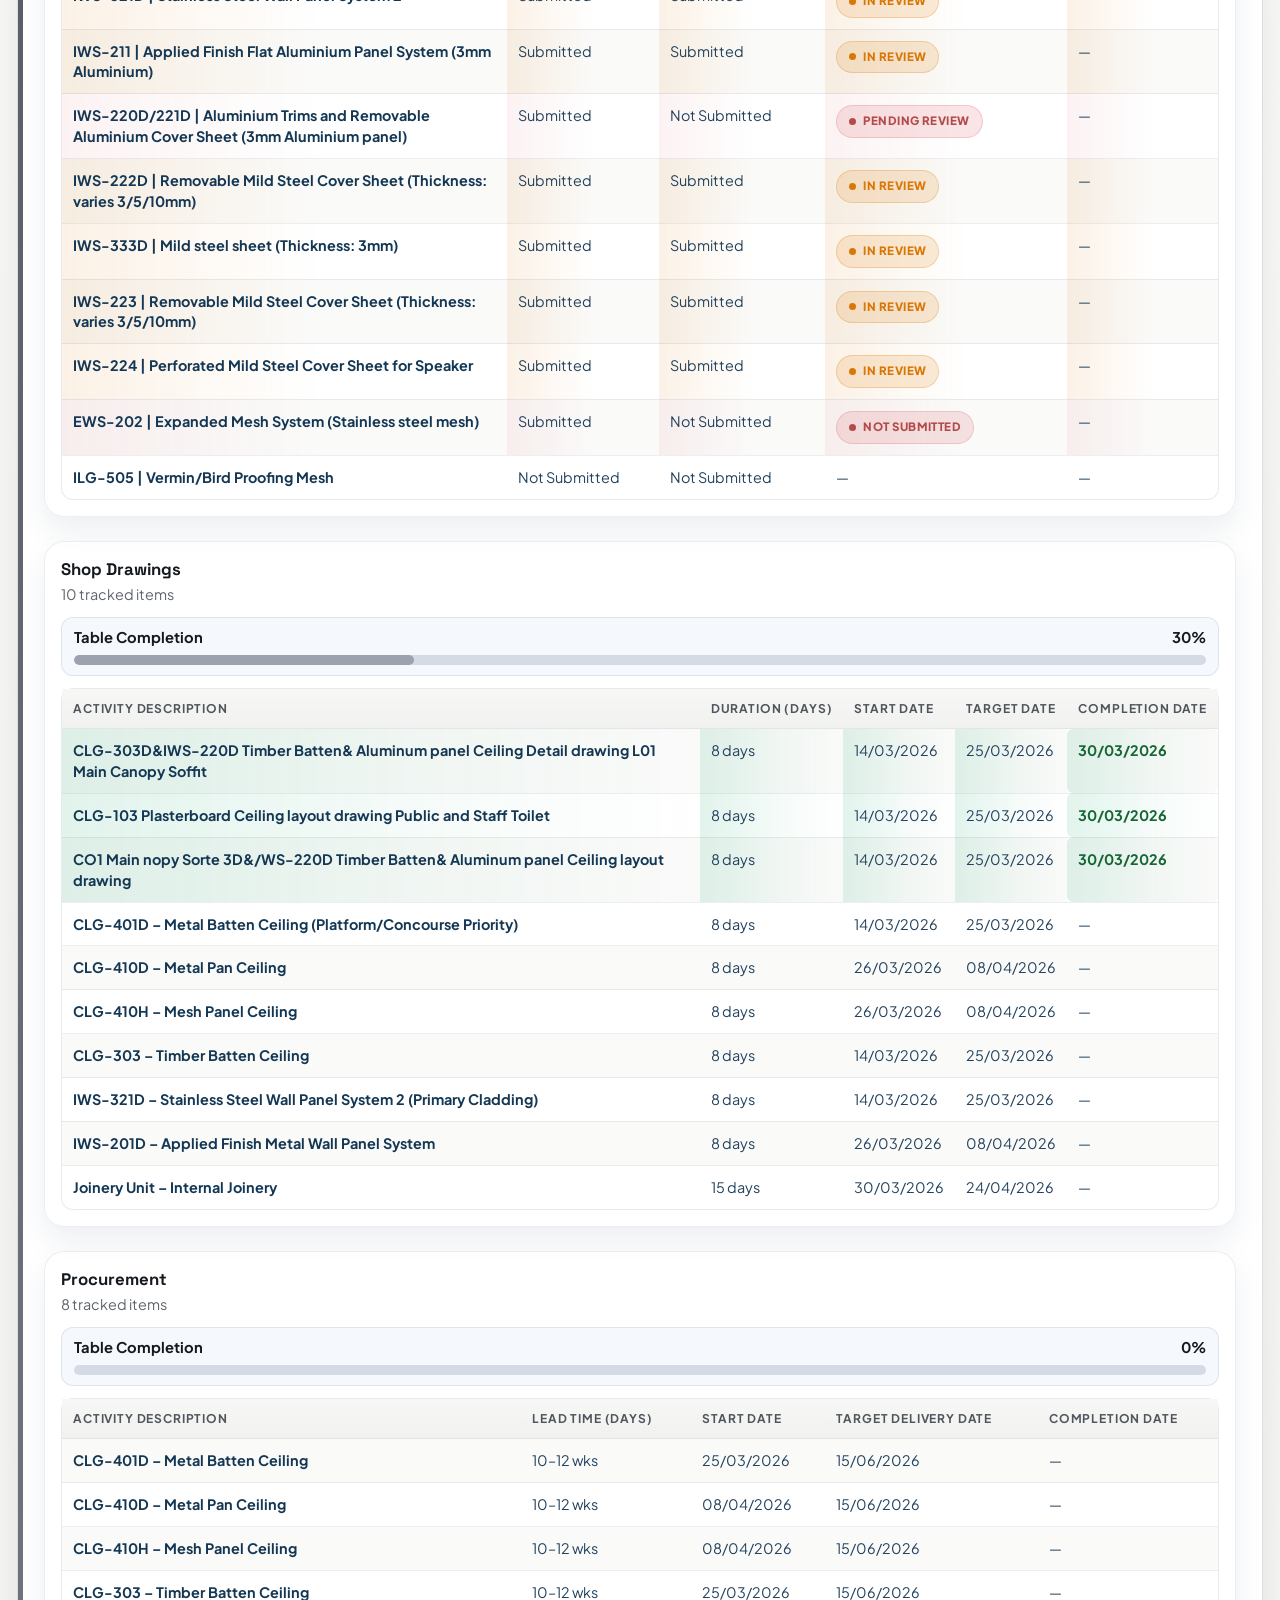
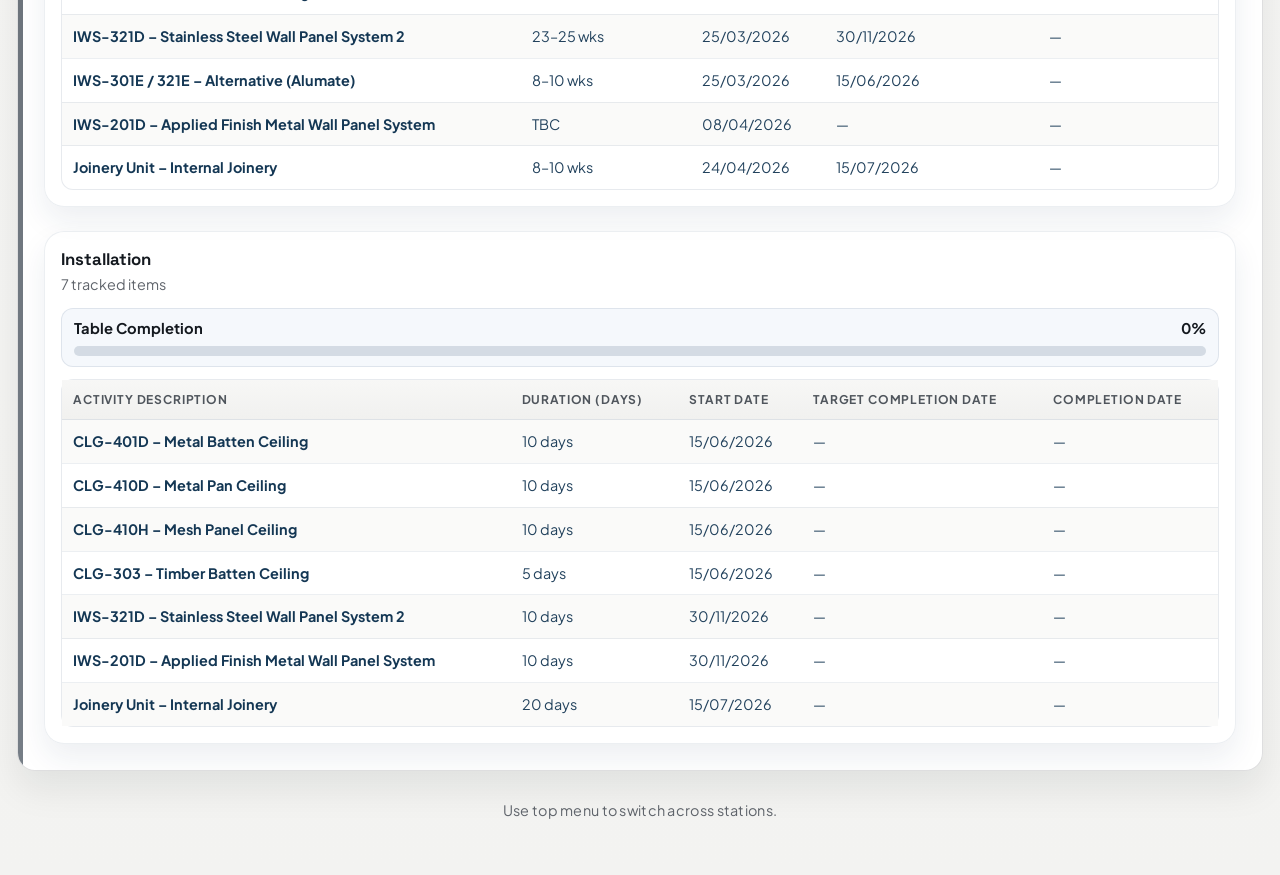
==== commit 5aac52cf: "style update" ====
--- a/abp.html
+++ b/abp.html
@@ -24,10 +24,6 @@
     .table-progress .progress-shell { background: rgba(20, 53, 90, 0.15); height: 10px; }
     .table-progress .progress-fill { background: #9ca3af; }
     .progress-fill { transition: width 0.3s ease, background-color 0.3s ease; }
-    .completed-row { background: #dcfce7; }
-    .completion-on-time { color: #0f8f5f; font-weight: 700; }
-    .shop-completion-done { background: #dcfce7; color: #166534; font-weight: 700; border-radius: 6px; }
-    .shop-completion-late { background: #fecaca; color: #991b1b; font-weight: 700; border-radius: 6px; }
     @media (max-width: 760px) { .timeline-axis, .timeline-row { grid-template-columns: 1fr; } .axis-months { font-size: 0.66rem; } .timeline-label { margin-bottom: 4px; } }
   </style>
 </head>
@@ -75,7 +71,7 @@
           <span id="stationProgressText">7%</span>
         </div>
         <div class="progress-shell">
-          <div class="progress-fill" id="stationProgressBar" style="width:7%; background:#EF4444;"></div>
+          <div class="progress-fill" id="stationProgressBar" style="width:7%;"></div>
         </div>
       </div>
 
@@ -112,7 +108,7 @@
               <span class="table-progress-text">0%</span>
             </div>
             <div class="progress-shell">
-              <div class="progress-fill table-progress-fill" style="width:0%; background:#9CA3AF;"></div>
+              <div class="progress-fill table-progress-fill" style="width:0%;"></div>
             </div>
           </div>
           <div class="table-wrap"><table><thead><tr><th>Description</th><th>Form Submission</th><th>Sample Submission</th><th>Approval Status</th><th>Completion Date</th></tr></thead><tbody>
@@ -145,13 +141,13 @@
               <span class="table-progress-text">30%</span>
             </div>
             <div class="progress-shell">
-              <div class="progress-fill table-progress-fill" style="width:30%; background:#10B981;"></div>
+              <div class="progress-fill table-progress-fill" style="width:30%;"></div>
             </div>
           </div>
           <div class="table-wrap"><table><thead><tr><th>Activity Description</th><th>Duration (Days)</th><th>Start Date</th><th>Target Date</th><th>Completion Date</th></tr></thead><tbody>
-            <tr class="completed-row" style="background:#dcfce7;"><td>CLG-303D&amp;IWS-220D Timber Batten&amp; Aluminum panel Ceiling Detail drawing L01 Main Canopy Soffit</td><td>8 days</td><td>14/03/2026</td><td>25/03/2026</td><td class="shop-completion-done">30/03/2026</td></tr>
-            <tr class="completed-row" style="background:#dcfce7;"><td>CLG-103 Plasterboard Ceiling layout drawing Public and Staff Toilet</td><td>8 days</td><td>14/03/2026</td><td>25/03/2026</td><td class="shop-completion-done">30/03/2026</td></tr>
-            <tr class="completed-row" style="background:#dcfce7;"><td>CO1 Main nopy Sorte 3D&amp;/WS-220D Timber Batten&amp; Aluminum panel Ceiling layout drawing</td><td>8 days</td><td>14/03/2026</td><td>25/03/2026</td><td class="shop-completion-done">30/03/2026</td></tr>
+            <tr class="status-row-complete"><td>CLG-303D&amp;IWS-220D Timber Batten&amp; Aluminum panel Ceiling Detail drawing L01 Main Canopy Soffit</td><td>8 days</td><td>14/03/2026</td><td>25/03/2026</td><td class="completion-on-time">30/03/2026</td></tr>
+            <tr class="status-row-complete"><td>CLG-103 Plasterboard Ceiling layout drawing Public and Staff Toilet</td><td>8 days</td><td>14/03/2026</td><td>25/03/2026</td><td class="completion-on-time">30/03/2026</td></tr>
+            <tr class="status-row-complete"><td>CO1 Main nopy Sorte 3D&amp;/WS-220D Timber Batten&amp; Aluminum panel Ceiling layout drawing</td><td>8 days</td><td>14/03/2026</td><td>25/03/2026</td><td class="completion-on-time">30/03/2026</td></tr>
             <tr><td>CLG-401D – Metal Batten Ceiling (Platform/Concourse Priority)</td><td>8 days</td><td>14/03/2026</td><td>25/03/2026</td><td>—</td></tr>
             <tr><td>CLG-410D – Metal Pan Ceiling</td><td>8 days</td><td>26/03/2026</td><td>08/04/2026</td><td>—</td></tr>
             <tr><td>CLG-410H – Mesh Panel Ceiling</td><td>8 days</td><td>26/03/2026</td><td>08/04/2026</td><td>—</td></tr>
@@ -170,7 +166,7 @@
               <span class="table-progress-text">0%</span>
             </div>
             <div class="progress-shell">
-              <div class="progress-fill table-progress-fill" style="width:0%; background:#9CA3AF;"></div>
+              <div class="progress-fill table-progress-fill" style="width:0%;"></div>
             </div>
           </div>
           <div class="table-wrap"><table><thead><tr><th>Activity Description</th><th>Lead Time (Days)</th><th>Start Date</th><th>Target Delivery Date</th><th>Completion Date</th></tr></thead><tbody>
@@ -193,7 +189,7 @@
               <span class="table-progress-text">0%</span>
             </div>
             <div class="progress-shell">
-              <div class="progress-fill table-progress-fill" style="width:0%; background:#9CA3AF;"></div>
+              <div class="progress-fill table-progress-fill" style="width:0%;"></div>
             </div>
           </div>
           <div class="table-wrap"><table><thead><tr><th>Activity Description</th><th>Duration (Days)</th><th>Start Date</th><th>Target Completion Date</th><th>Completion Date</th></tr></thead><tbody>
--- a/styles.css
+++ b/styles.css
@@ -509,6 +509,23 @@
 tr.status-row-review td { background: linear-gradient(90deg, rgba(217, 119, 6, 0.10), transparent 58%); }
 tr.status-row-pending td,
 tr.status-row-started td { background: linear-gradient(90deg, rgba(209, 74, 80, 0.07), transparent 58%); }
+tr.status-row-complete td { background: linear-gradient(90deg, rgba(13, 159, 100, 0.12), rgba(13, 159, 100, 0.04) 58%, transparent 100%); }
+
+.completion-on-time,
+.completion-late {
+  font-weight: 700;
+  border-radius: 6px;
+}
+
+.completion-on-time {
+  background: #dcfce7;
+  color: #166534;
+}
+
+.completion-late {
+  background: #fecaca;
+  color: #991b1b;
+}
 
 .tag {
   display: inline-flex;
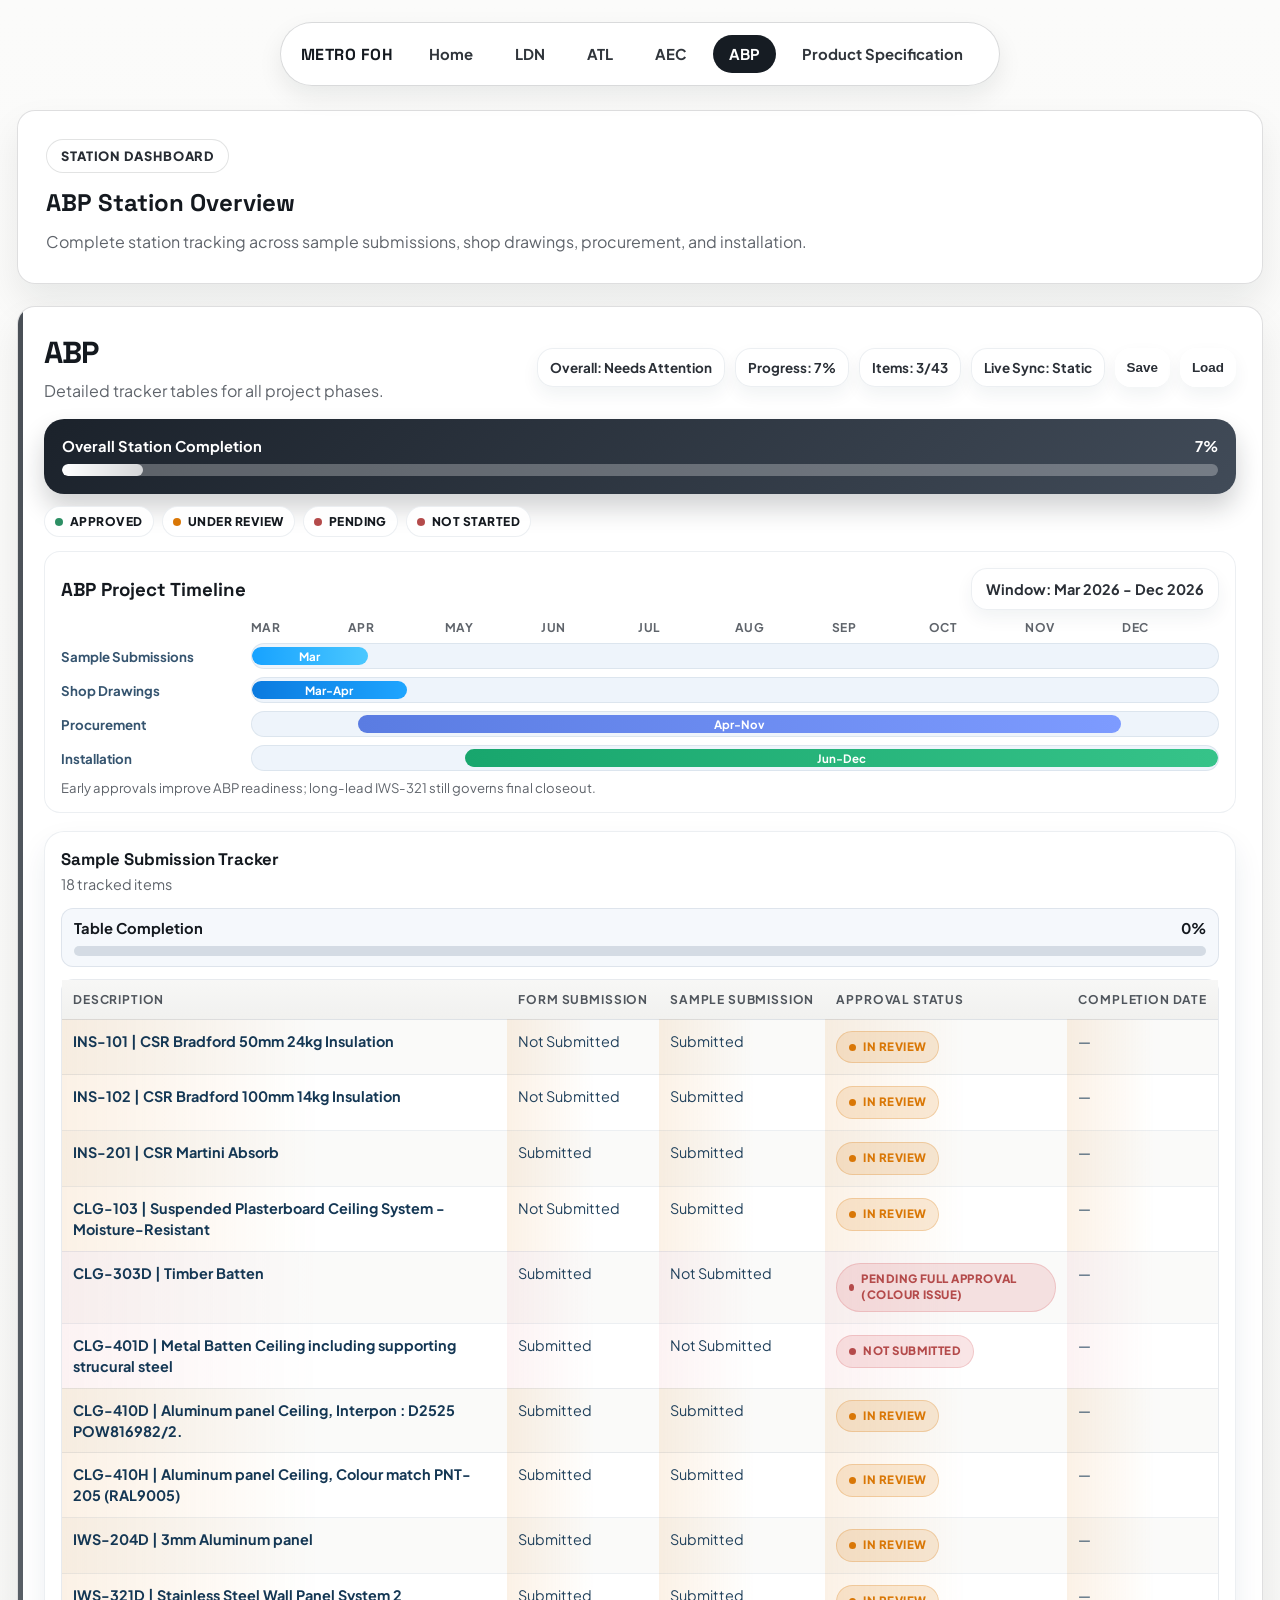
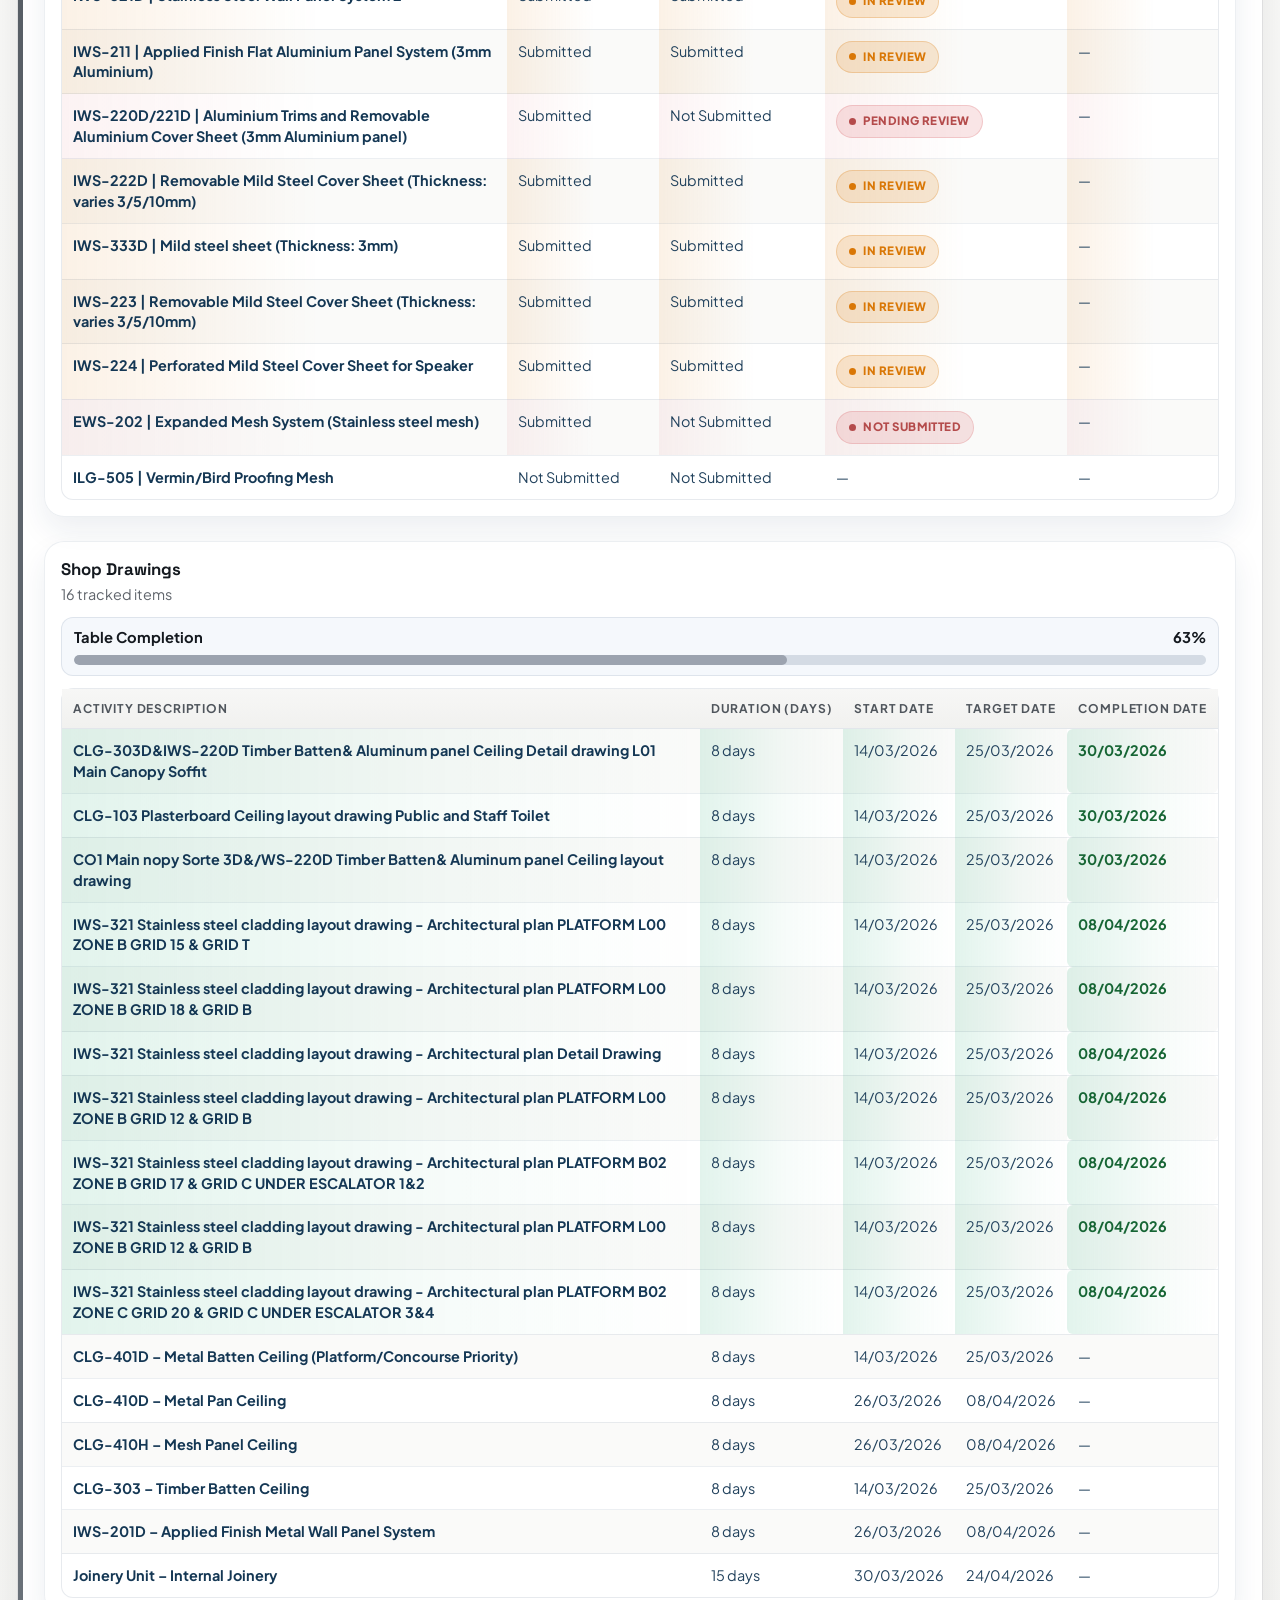
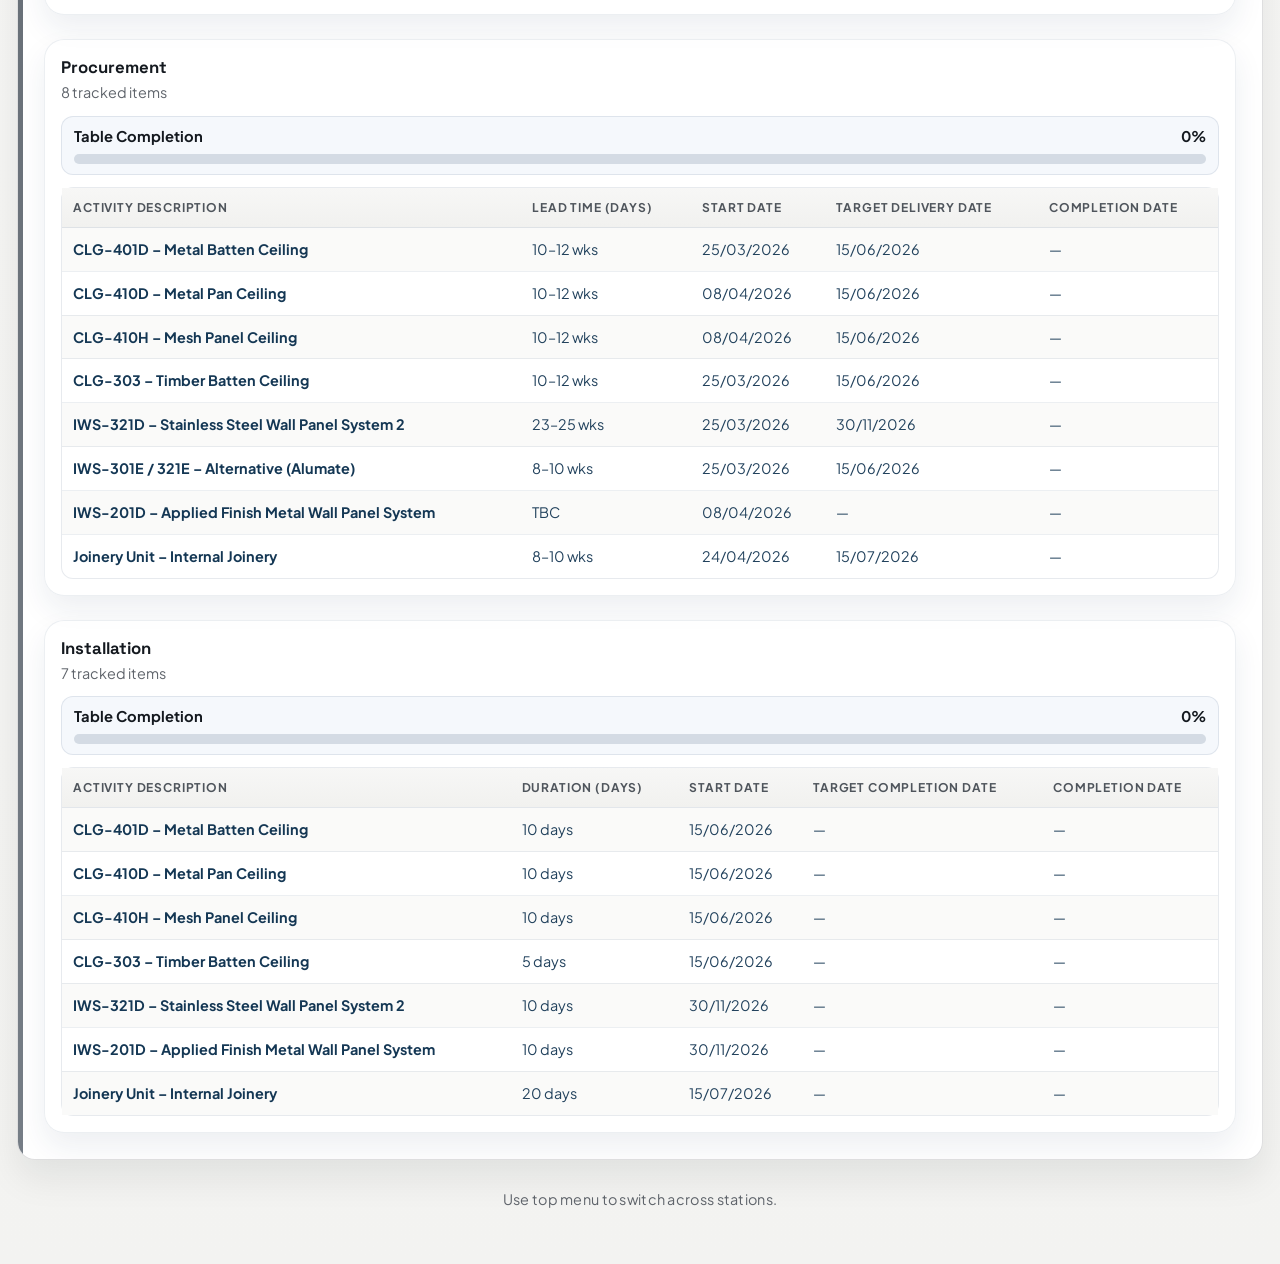
==== commit a5838655: "Update ABP shop drawing tracker" ====
--- a/abp.html
+++ b/abp.html
@@ -134,25 +134,31 @@
         </article>
         <article class="table-card">
           <h3>Shop Drawings</h3>
-          <p class="small-copy">10 tracked items</p>
-          <div class="table-progress">
-            <div class="progress-row">
-              <span>Table Completion</span>
-              <span class="table-progress-text">30%</span>
-            </div>
-            <div class="progress-shell">
-              <div class="progress-fill table-progress-fill" style="width:30%;"></div>
+          <p class="small-copy">16 tracked items</p>
+          <div class="table-progress">
+            <div class="progress-row">
+              <span>Table Completion</span>
+              <span class="table-progress-text">63%</span>
+            </div>
+            <div class="progress-shell">
+              <div class="progress-fill table-progress-fill" style="width:63%;"></div>
             </div>
           </div>
           <div class="table-wrap"><table><thead><tr><th>Activity Description</th><th>Duration (Days)</th><th>Start Date</th><th>Target Date</th><th>Completion Date</th></tr></thead><tbody>
             <tr class="status-row-complete"><td>CLG-303D&amp;IWS-220D Timber Batten&amp; Aluminum panel Ceiling Detail drawing L01 Main Canopy Soffit</td><td>8 days</td><td>14/03/2026</td><td>25/03/2026</td><td class="completion-on-time">30/03/2026</td></tr>
             <tr class="status-row-complete"><td>CLG-103 Plasterboard Ceiling layout drawing Public and Staff Toilet</td><td>8 days</td><td>14/03/2026</td><td>25/03/2026</td><td class="completion-on-time">30/03/2026</td></tr>
             <tr class="status-row-complete"><td>CO1 Main nopy Sorte 3D&amp;/WS-220D Timber Batten&amp; Aluminum panel Ceiling layout drawing</td><td>8 days</td><td>14/03/2026</td><td>25/03/2026</td><td class="completion-on-time">30/03/2026</td></tr>
+            <tr class="status-row-complete"><td>IWS-321 Stainless steel cladding layout drawing - Architectural plan PLATFORM L00 ZONE B GRID 15 &amp; GRID T</td><td>8 days</td><td>14/03/2026</td><td>25/03/2026</td><td class="completion-on-time">08/04/2026</td></tr>
+            <tr class="status-row-complete"><td>IWS-321 Stainless steel cladding layout drawing - Architectural plan PLATFORM L00 ZONE B GRID 18 &amp; GRID B</td><td>8 days</td><td>14/03/2026</td><td>25/03/2026</td><td class="completion-on-time">08/04/2026</td></tr>
+            <tr class="status-row-complete"><td>IWS-321 Stainless steel cladding layout drawing - Architectural plan Detail Drawing</td><td>8 days</td><td>14/03/2026</td><td>25/03/2026</td><td class="completion-on-time">08/04/2026</td></tr>
+            <tr class="status-row-complete"><td>IWS-321 Stainless steel cladding layout drawing - Architectural plan PLATFORM L00 ZONE B GRID 12 &amp; GRID B</td><td>8 days</td><td>14/03/2026</td><td>25/03/2026</td><td class="completion-on-time">08/04/2026</td></tr>
+            <tr class="status-row-complete"><td>IWS-321 Stainless steel cladding layout drawing - Architectural plan PLATFORM B02 ZONE B GRID 17 &amp; GRID C UNDER ESCALATOR 1&amp;2</td><td>8 days</td><td>14/03/2026</td><td>25/03/2026</td><td class="completion-on-time">08/04/2026</td></tr>
+            <tr class="status-row-complete"><td>IWS-321 Stainless steel cladding layout drawing - Architectural plan PLATFORM L00 ZONE B GRID 12 &amp; GRID B</td><td>8 days</td><td>14/03/2026</td><td>25/03/2026</td><td class="completion-on-time">08/04/2026</td></tr>
+            <tr class="status-row-complete"><td>IWS-321 Stainless steel cladding layout drawing - Architectural plan PLATFORM B02 ZONE C GRID 20 &amp; GRID C UNDER ESCALATOR 3&amp;4</td><td>8 days</td><td>14/03/2026</td><td>25/03/2026</td><td class="completion-on-time">08/04/2026</td></tr>
             <tr><td>CLG-401D – Metal Batten Ceiling (Platform/Concourse Priority)</td><td>8 days</td><td>14/03/2026</td><td>25/03/2026</td><td>—</td></tr>
             <tr><td>CLG-410D – Metal Pan Ceiling</td><td>8 days</td><td>26/03/2026</td><td>08/04/2026</td><td>—</td></tr>
             <tr><td>CLG-410H – Mesh Panel Ceiling</td><td>8 days</td><td>26/03/2026</td><td>08/04/2026</td><td>—</td></tr>
             <tr><td>CLG-303 – Timber Batten Ceiling</td><td>8 days</td><td>14/03/2026</td><td>25/03/2026</td><td>—</td></tr>
-            <tr><td>IWS-321D – Stainless Steel Wall Panel System 2 (Primary Cladding)</td><td>8 days</td><td>14/03/2026</td><td>25/03/2026</td><td>—</td></tr>
             <tr><td>IWS-201D – Applied Finish Metal Wall Panel System</td><td>8 days</td><td>26/03/2026</td><td>08/04/2026</td><td>—</td></tr>
             <tr><td>Joinery Unit – Internal Joinery</td><td>15 days</td><td>30/03/2026</td><td>24/04/2026</td><td>—</td></tr>
           </tbody></table></div>
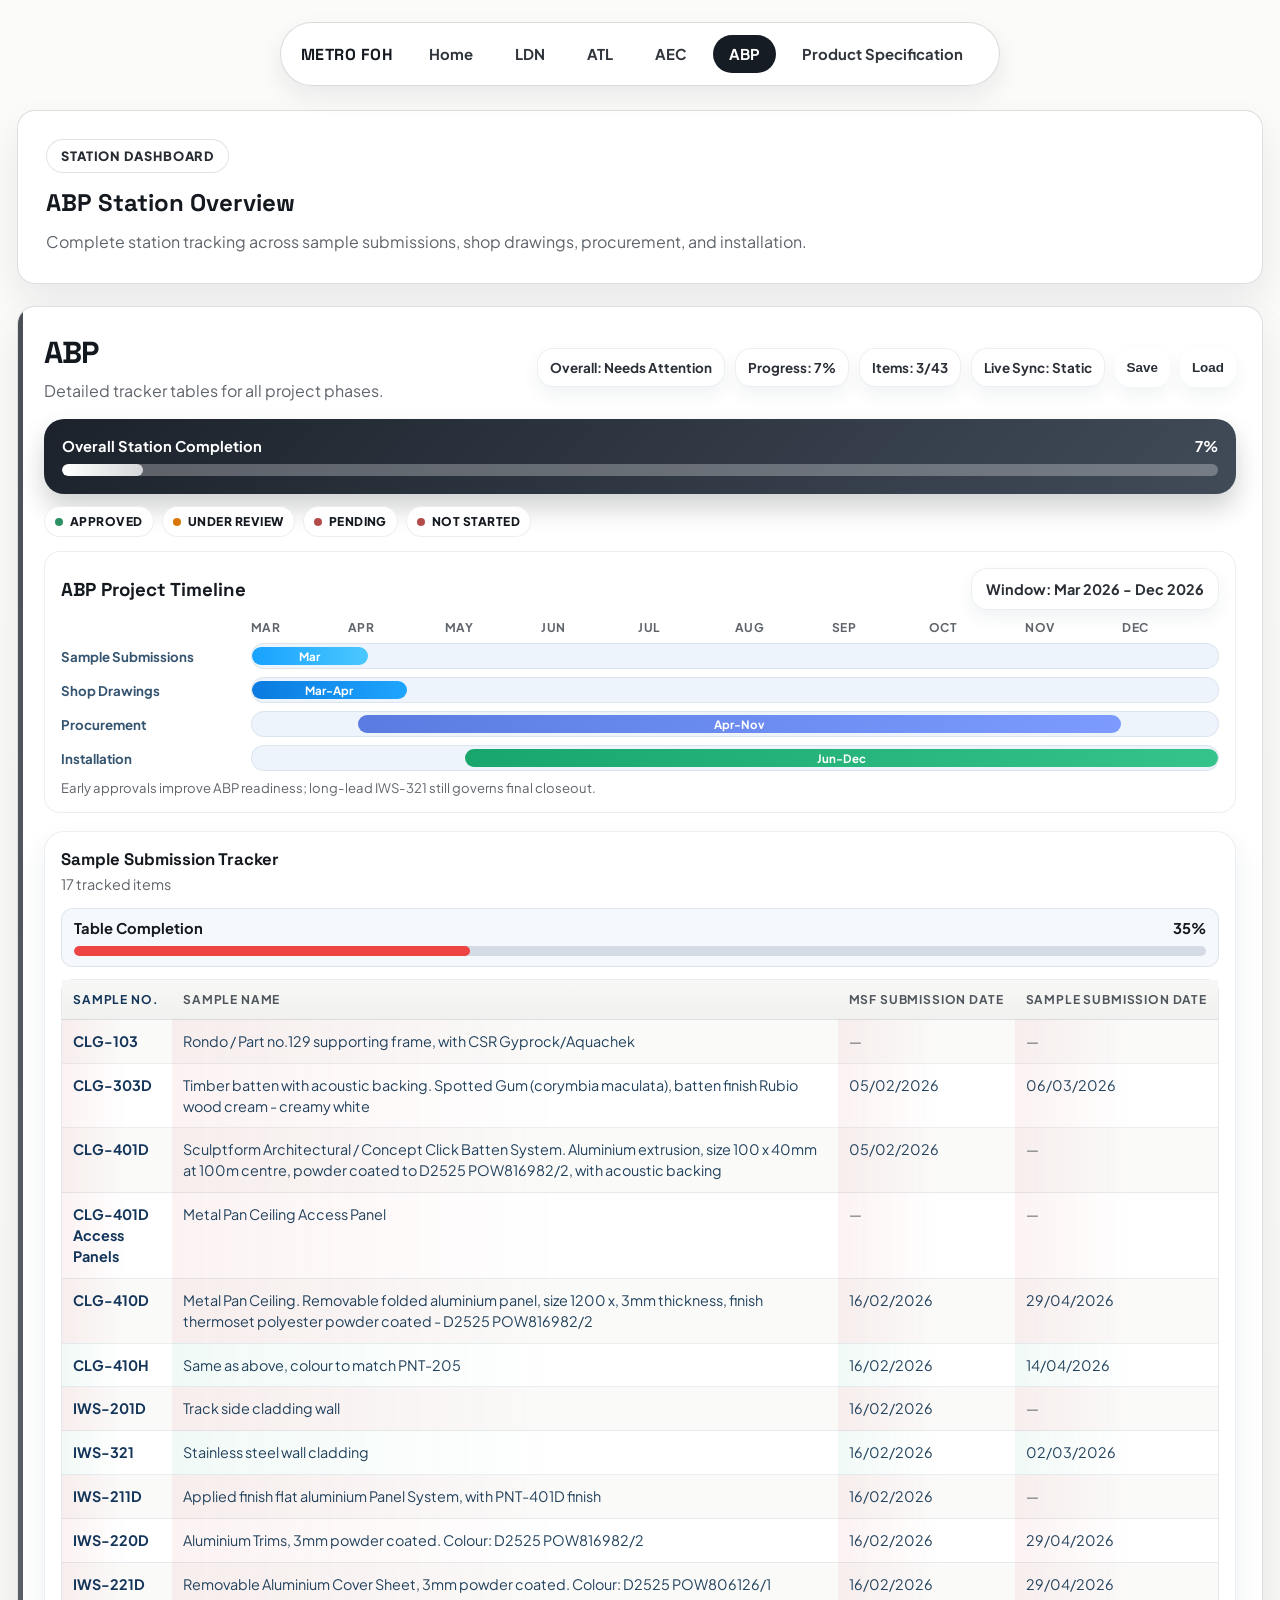
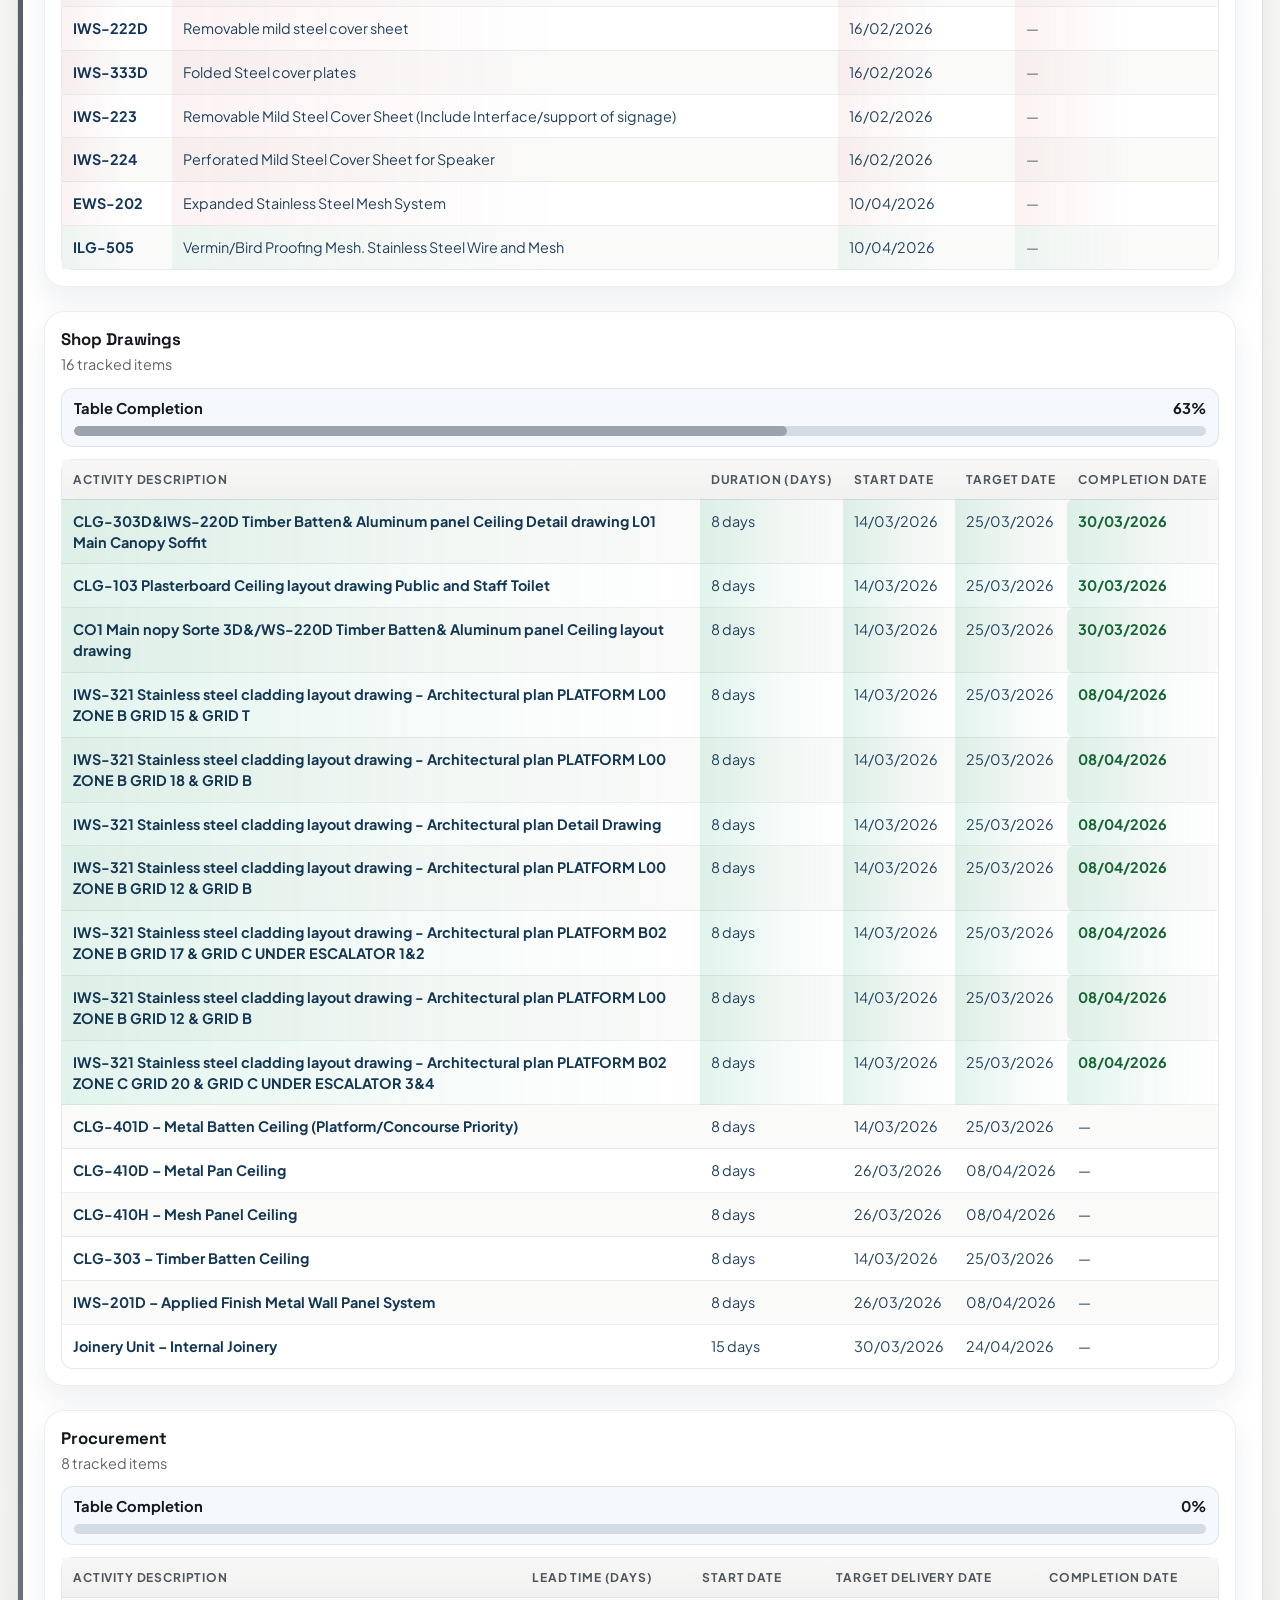
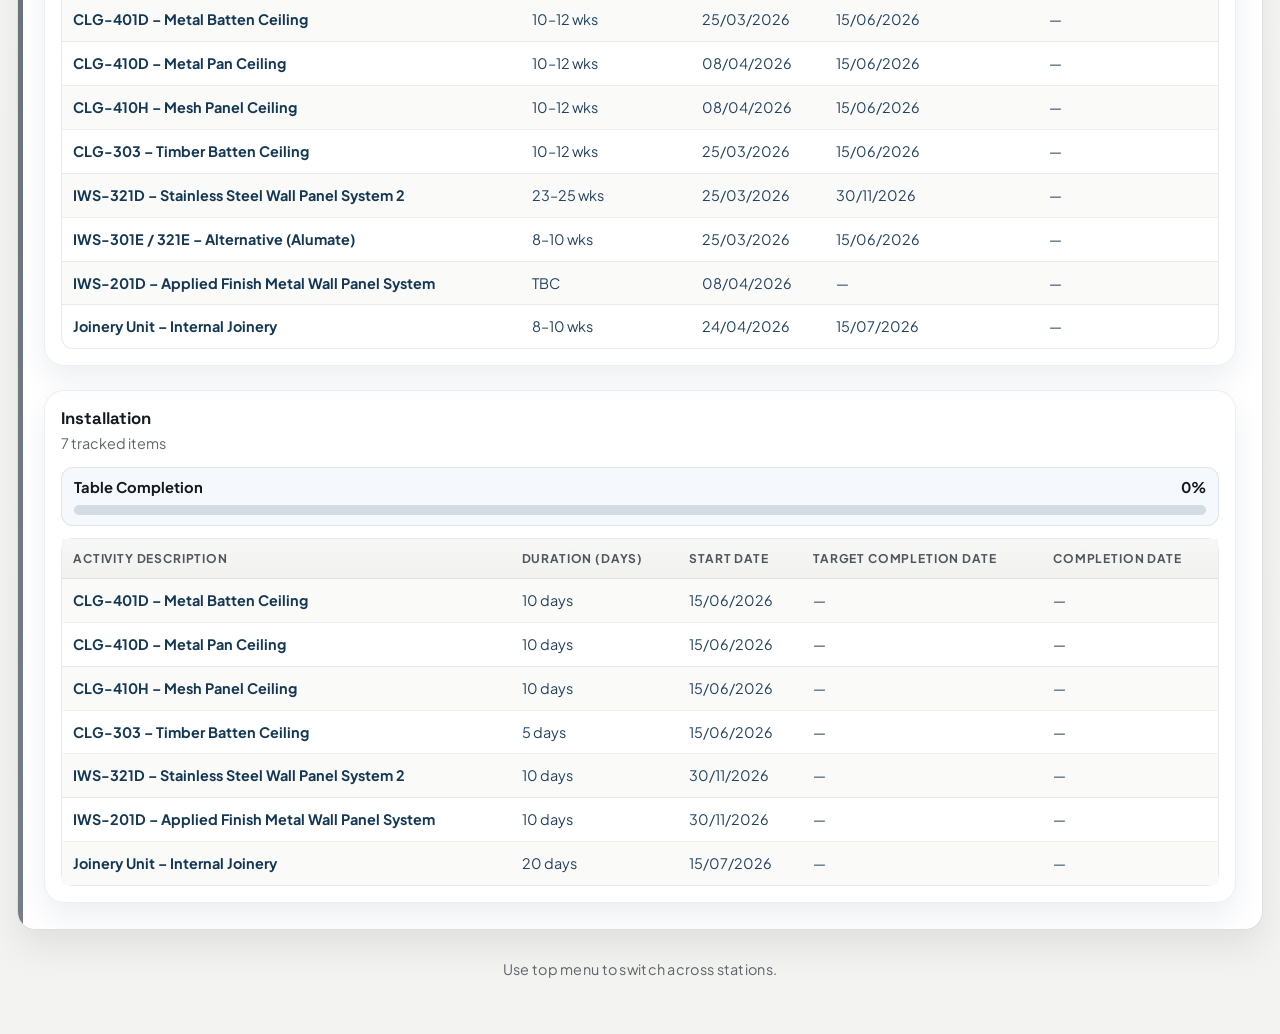
==== commit 0a253354: "sample submissions updated" ====
--- a/abp.html
+++ b/abp.html
@@ -24,7 +24,31 @@
     .table-progress .progress-shell { background: rgba(20, 53, 90, 0.15); height: 10px; }
     .table-progress .progress-fill { background: #9ca3af; }
     .progress-fill { transition: width 0.3s ease, background-color 0.3s ease; }
-    @media (max-width: 760px) { .timeline-axis, .timeline-row { grid-template-columns: 1fr; } .axis-months { font-size: 0.66rem; } .timeline-label { margin-bottom: 4px; } }
+    .sample-tracker-table th { white-space: nowrap; }
+    .sample-tracker-table th:nth-child(1),
+    .sample-tracker-table td:nth-child(1) { width: 110px; font-weight: 700; color: #14355a; }
+    .sample-tracker-table th:nth-child(2),
+    .sample-tracker-table td:nth-child(2) { min-width: 360px; }
+    .sample-tracker-table th:nth-child(3),
+    .sample-tracker-table td:nth-child(3),
+    .sample-tracker-table th:nth-child(4),
+    .sample-tracker-table td:nth-child(4) { width: 160px; white-space: nowrap; }
+    .sample-tracker-table tbody tr.sample-row-submitted td {
+      background: linear-gradient(90deg, rgba(13, 159, 100, 0.06), transparent 58%);
+    }
+    .sample-tracker-table tbody tr.sample-row-pending td {
+      background: linear-gradient(90deg, rgba(209, 74, 80, 0.07), transparent 58%);
+    }
+    .sample-tracker-table td:empty::after { content: "—"; color: var(--muted); }
+    @media (max-width: 760px) {
+      .timeline-axis, .timeline-row { grid-template-columns: 1fr; }
+      .axis-months { font-size: 0.66rem; }
+      .timeline-label { margin-bottom: 4px; }
+      .sample-tracker-table th,
+      .sample-tracker-table td { white-space: normal; }
+      .sample-tracker-table th:nth-child(2),
+      .sample-tracker-table td:nth-child(2) { min-width: 0; }
+    }
   </style>
 </head>
 <body>
@@ -101,35 +125,34 @@
       <div class="station-sections" id="tablesGrid">
         <article class="table-card">
           <h3>Sample Submission Tracker</h3>
-          <p class="small-copy">18 tracked items</p>
-          <div class="table-progress">
-            <div class="progress-row">
-              <span>Table Completion</span>
-              <span class="table-progress-text">0%</span>
-            </div>
-            <div class="progress-shell">
-              <div class="progress-fill table-progress-fill" style="width:0%;"></div>
-            </div>
-          </div>
-          <div class="table-wrap"><table><thead><tr><th>Description</th><th>Form Submission</th><th>Sample Submission</th><th>Approval Status</th><th>Completion Date</th></tr></thead><tbody>
-            <tr class="status-row-review"><td>INS-101 | CSR Bradford 50mm 24kg Insulation</td><td>Not Submitted</td><td>Submitted</td><td><span class="tag tag-review">In Review</span></td><td>—</td></tr>
-            <tr class="status-row-review"><td>INS-102 | CSR Bradford 100mm 14kg Insulation</td><td>Not Submitted</td><td>Submitted</td><td><span class="tag tag-review">In Review</span></td><td>—</td></tr>
-            <tr class="status-row-review"><td>INS-201 | CSR Martini Absorb</td><td>Submitted</td><td>Submitted</td><td><span class="tag tag-review">In Review</span></td><td>—</td></tr>
-            <tr class="status-row-review"><td>CLG-103 | Suspended Plasterboard Ceiling System - Moisture-Resistant</td><td>Not Submitted</td><td>Submitted</td><td><span class="tag tag-review">In Review</span></td><td>—</td></tr>
-            <tr class="status-row-pending"><td>CLG-303D | Timber Batten</td><td>Submitted</td><td>Not Submitted</td><td><span class="tag tag-pending">Pending full approval (colour issue)</span></td><td>—</td></tr>
-            <tr class="status-row-started"><td>CLG-401D | Metal Batten Ceiling including supporting strucural steel</td><td>Submitted</td><td>Not Submitted</td><td><span class="tag tag-started">Not Submitted</span></td><td>—</td></tr>
-            <tr class="status-row-review"><td>CLG-410D | Aluminum panel Ceiling, Interpon : D2525 POW816982/2.</td><td>Submitted</td><td>Submitted</td><td><span class="tag tag-review">In Review</span></td><td>—</td></tr>
-            <tr class="status-row-review"><td>CLG-410H | Aluminum panel Ceiling, Colour match PNT-205 (RAL9005)</td><td>Submitted</td><td>Submitted</td><td><span class="tag tag-review">In Review</span></td><td>—</td></tr>
-            <tr class="status-row-review"><td>IWS-204D | 3mm Aluminum panel</td><td>Submitted</td><td>Submitted</td><td><span class="tag tag-review">In Review</span></td><td>—</td></tr>
-            <tr class="status-row-review"><td>IWS-321D | Stainless Steel Wall Panel System 2</td><td>Submitted</td><td>Submitted</td><td><span class="tag tag-review">In Review</span></td><td>—</td></tr>
-            <tr class="status-row-review"><td>IWS-211 | Applied Finish Flat Aluminium Panel System (3mm Aluminium)</td><td>Submitted</td><td>Submitted</td><td><span class="tag tag-review">In Review</span></td><td>—</td></tr>
-            <tr class="status-row-pending"><td>IWS-220D/221D | Aluminium Trims and Removable Aluminium Cover Sheet (3mm Aluminium panel)</td><td>Submitted</td><td>Not Submitted</td><td><span class="tag tag-pending">Pending review</span></td><td>—</td></tr>
-            <tr class="status-row-review"><td>IWS-222D | Removable Mild Steel Cover Sheet (Thickness: varies 3/5/10mm)</td><td>Submitted</td><td>Submitted</td><td><span class="tag tag-review">In Review</span></td><td>—</td></tr>
-            <tr class="status-row-review"><td>IWS-333D | Mild steel sheet (Thickness: 3mm)</td><td>Submitted</td><td>Submitted</td><td><span class="tag tag-review">In Review</span></td><td>—</td></tr>
-            <tr class="status-row-review"><td>IWS-223 | Removable Mild Steel Cover Sheet (Thickness: varies 3/5/10mm)</td><td>Submitted</td><td>Submitted</td><td><span class="tag tag-review">In Review</span></td><td>—</td></tr>
-            <tr class="status-row-review"><td>IWS-224 | Perforated Mild Steel Cover Sheet for Speaker</td><td>Submitted</td><td>Submitted</td><td><span class="tag tag-review">In Review</span></td><td>—</td></tr>
-            <tr class="status-row-started"><td>EWS-202 | Expanded Mesh System (Stainless steel mesh)</td><td>Submitted</td><td>Not Submitted</td><td><span class="tag tag-started">Not Submitted</span></td><td>—</td></tr>
-            <tr><td>ILG-505 | Vermin/Bird Proofing Mesh</td><td>Not Submitted</td><td>Not Submitted</td><td>—</td><td>—</td></tr>
+          <p class="small-copy">17 tracked items</p>
+          <div class="table-progress">
+            <div class="progress-row">
+              <span>Table Completion</span>
+              <span class="table-progress-text">35%</span>
+            </div>
+            <div class="progress-shell">
+              <div class="progress-fill table-progress-fill" style="width:35%; background:#EF4444;"></div>
+            </div>
+          </div>
+          <div class="table-wrap"><table class="sample-tracker-table"><thead><tr><th>Sample No.</th><th>Sample Name</th><th>MSF Submission Date</th><th>Sample Submission Date</th></tr></thead><tbody>
+            <tr class="sample-row-pending"><td>CLG-103</td><td>Rondo / Part no.129 supporting frame, with CSR Gyprock/Aquachek</td><td></td><td></td></tr>
+            <tr class="sample-row-pending"><td>CLG-303D</td><td>Timber batten with acoustic backing. Spotted Gum (corymbia maculata), batten finish Rubio wood cream - creamy white</td><td>05/02/2026</td><td>06/03/2026</td></tr>
+            <tr class="sample-row-pending"><td>CLG-401D</td><td>Sculptform Architectural / Concept Click Batten System. Aluminium extrusion, size 100 x 40mm at 100m centre, powder coated to D2525 POW816982/2, with acoustic backing</td><td>05/02/2026</td><td></td></tr>
+            <tr class="sample-row-pending"><td>CLG-401D Access Panels</td><td>Metal Pan Ceiling Access Panel</td><td></td><td></td></tr>
+            <tr class="sample-row-pending"><td>CLG-410D</td><td>Metal Pan Ceiling. Removable folded aluminium panel, size 1200 x, 3mm thickness, finish thermoset polyester powder coated - D2525 POW816982/2</td><td>16/02/2026</td><td>29/04/2026</td></tr>
+            <tr class="sample-row-submitted"><td>CLG-410H</td><td>Same as above, colour to match PNT-205</td><td>16/02/2026</td><td>14/04/2026</td></tr>
+            <tr class="sample-row-pending"><td>IWS-201D</td><td>Track side cladding wall</td><td>16/02/2026</td><td></td></tr>
+            <tr class="sample-row-submitted"><td>IWS-321</td><td>Stainless steel wall cladding</td><td>16/02/2026</td><td>02/03/2026</td></tr>
+            <tr class="sample-row-pending"><td>IWS-211D</td><td>Applied finish flat aluminium Panel System, with PNT-401D finish</td><td>16/02/2026</td><td></td></tr>
+            <tr class="sample-row-pending"><td>IWS-220D</td><td>Aluminium Trims, 3mm powder coated. Colour: D2525 POW816982/2</td><td>16/02/2026</td><td>29/04/2026</td></tr>
+            <tr class="sample-row-pending"><td>IWS-221D</td><td>Removable Aluminium Cover Sheet, 3mm powder coated. Colour: D2525 POW806126/1</td><td>16/02/2026</td><td>29/04/2026</td></tr>
+            <tr class="sample-row-pending"><td>IWS-222D</td><td>Removable mild steel cover sheet</td><td>16/02/2026</td><td></td></tr>
+            <tr class="sample-row-pending"><td>IWS-333D</td><td>Folded Steel cover plates</td><td>16/02/2026</td><td></td></tr>
+            <tr class="sample-row-pending"><td>IWS-223</td><td>Removable Mild Steel Cover Sheet (Include Interface/support of signage)</td><td>16/02/2026</td><td></td></tr>
+            <tr class="sample-row-pending"><td>IWS-224</td><td>Perforated Mild Steel Cover Sheet for Speaker</td><td>16/02/2026</td><td></td></tr>
+            <tr class="sample-row-pending"><td>EWS-202</td><td>Expanded Stainless Steel Mesh System</td><td>10/04/2026</td><td></td></tr>
+            <tr class="sample-row-submitted"><td>ILG-505</td><td>Vermin/Bird Proofing Mesh. Stainless Steel Wire and Mesh</td><td>10/04/2026</td><td></td></tr>
           </tbody></table></div>
         </article>
         <article class="table-card">
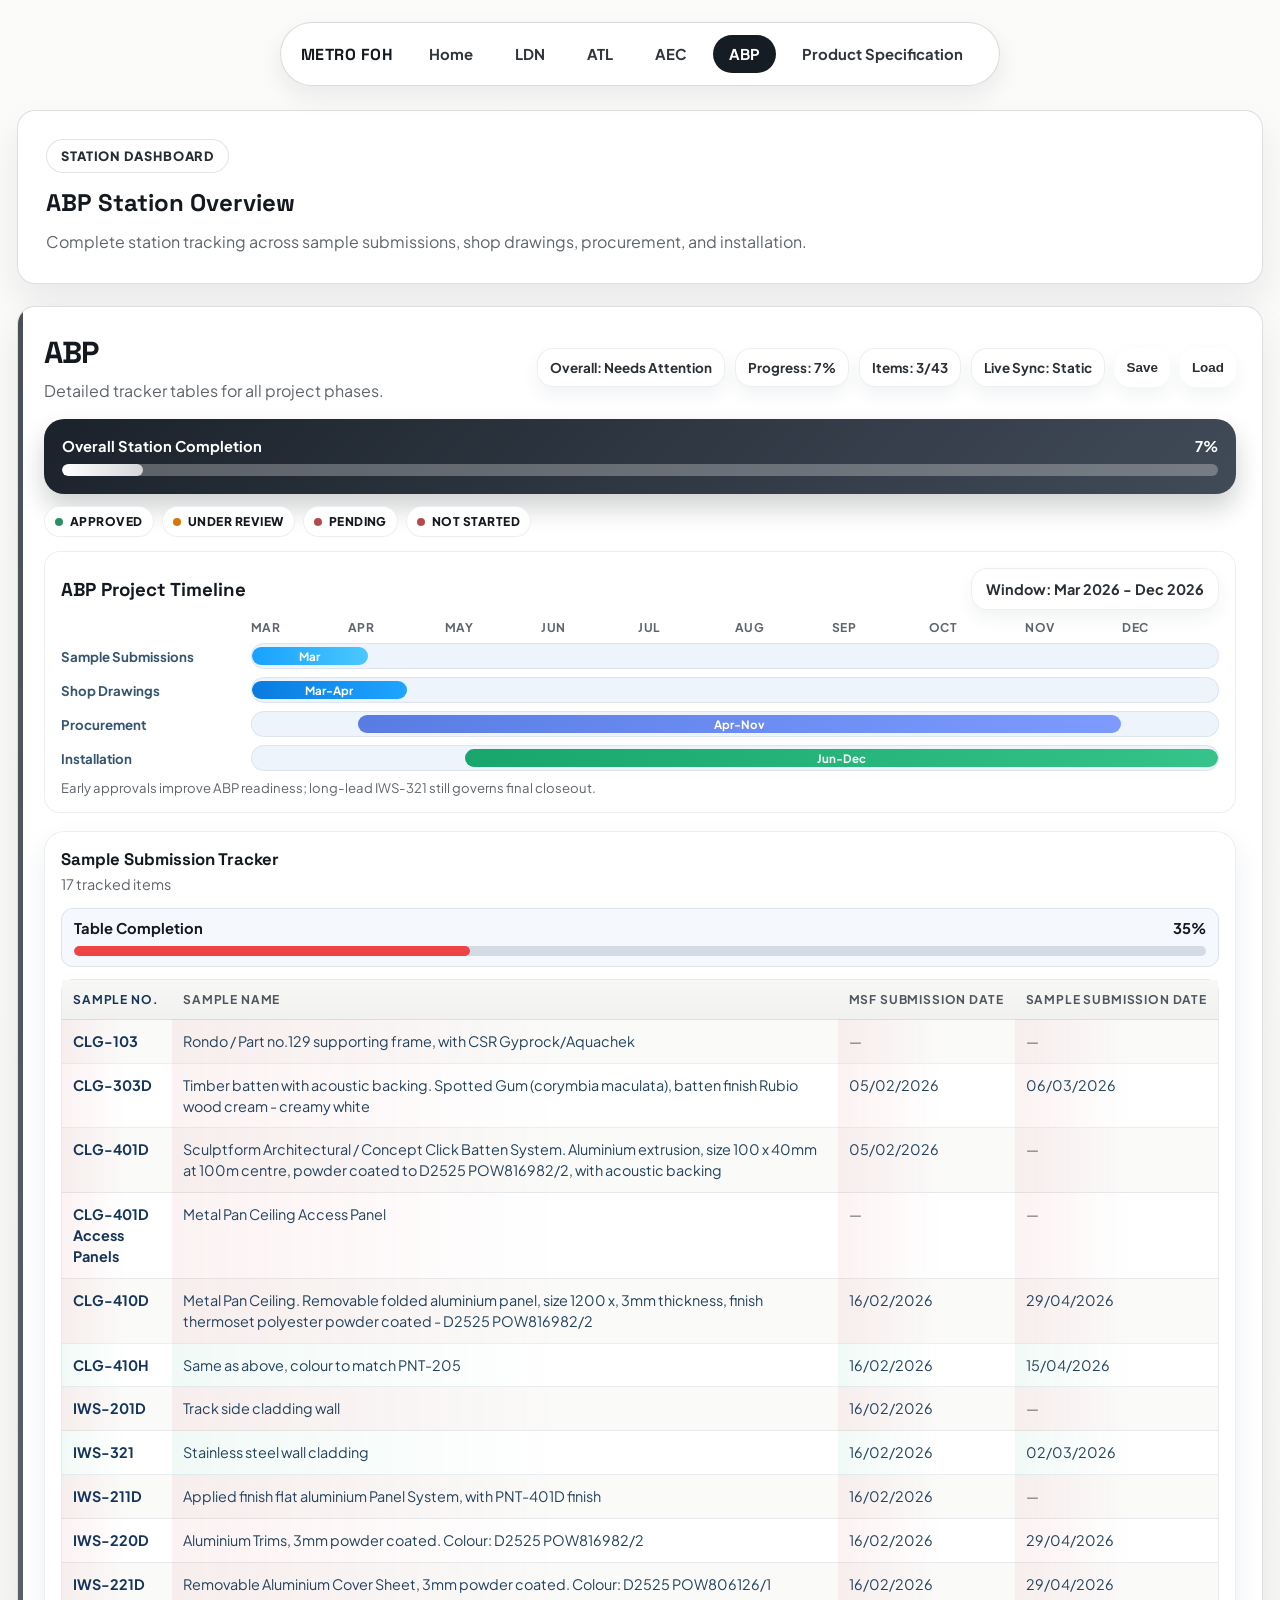
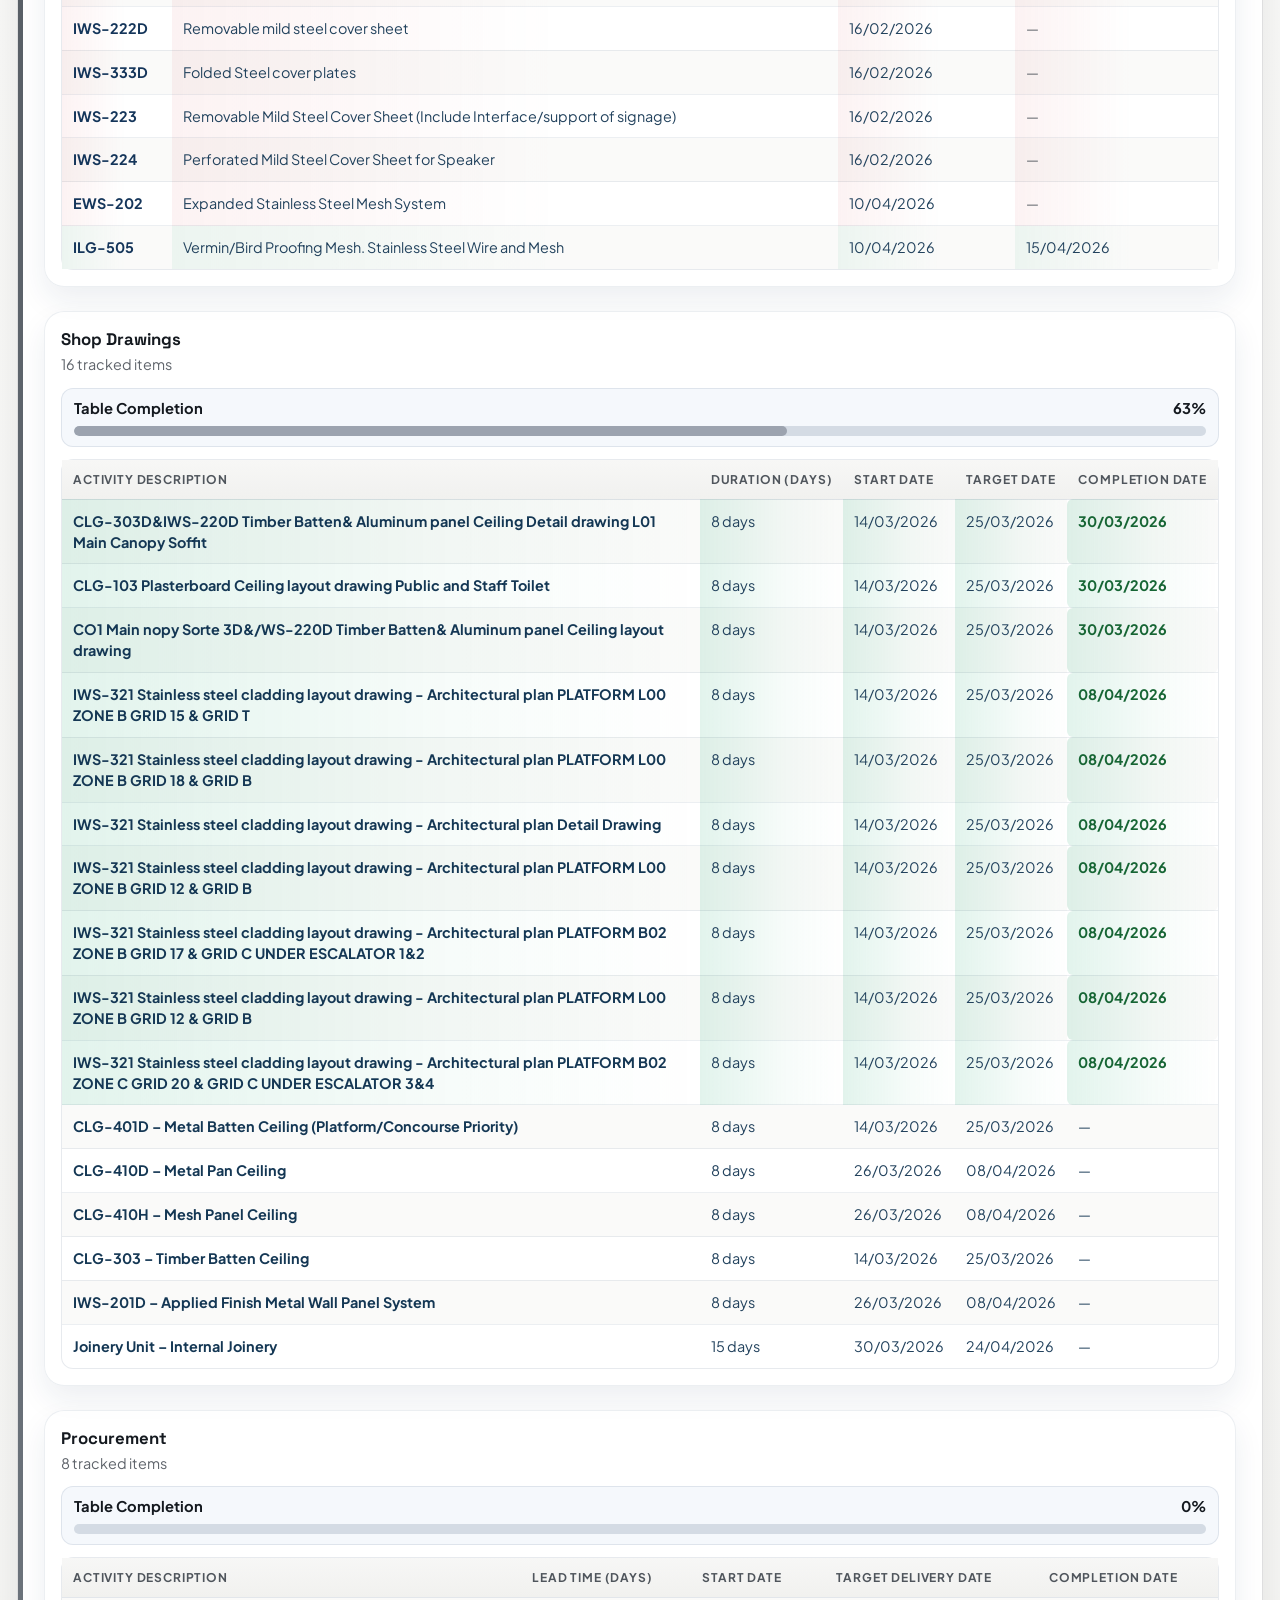
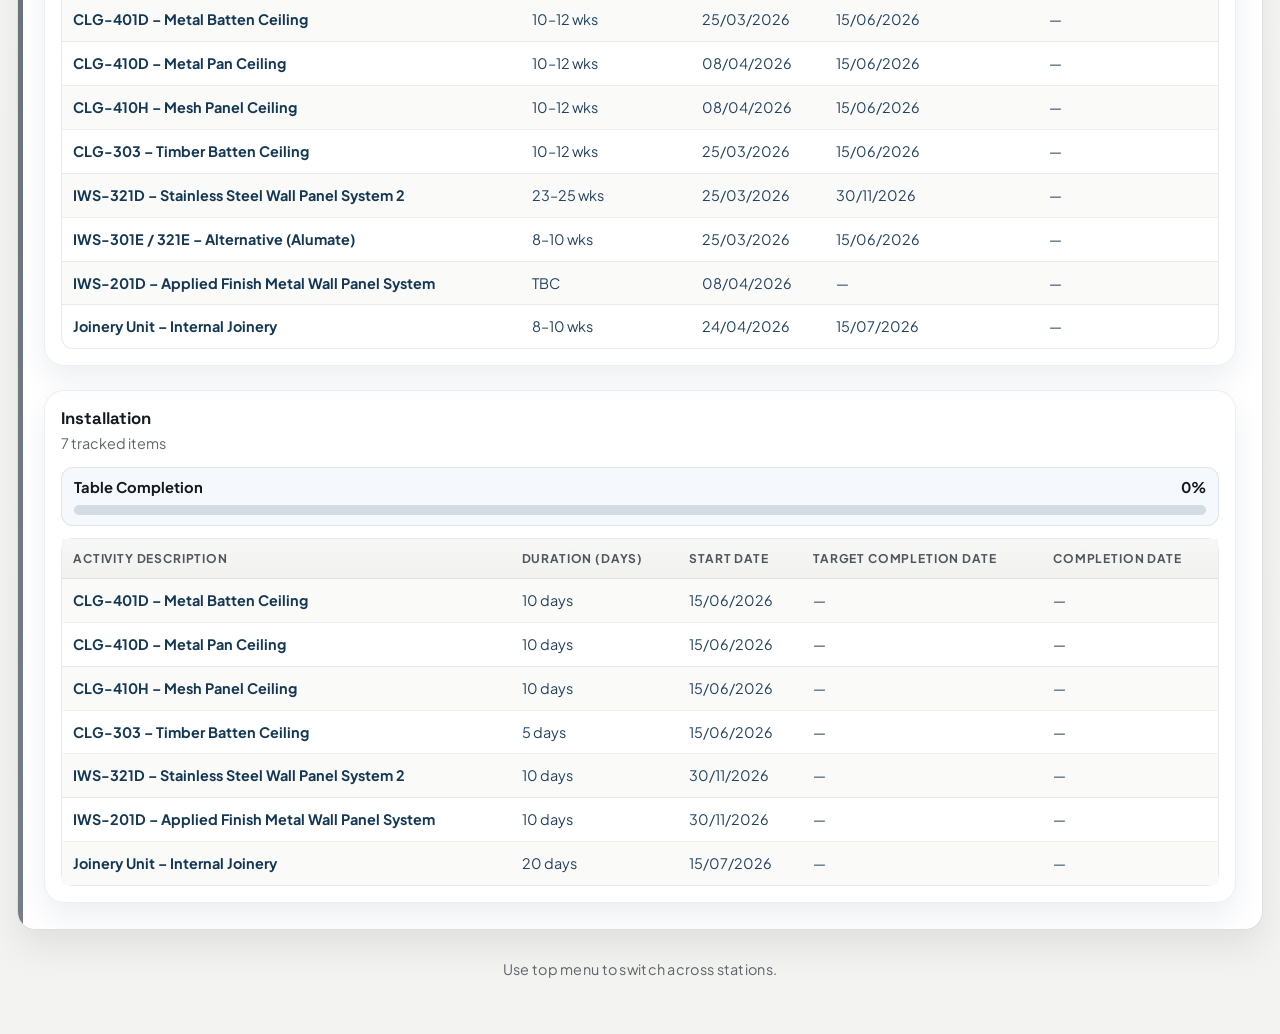
==== commit 18cd04dc: "Update sample submission dates to yesterday" ====
--- a/abp.html
+++ b/abp.html
@@ -141,7 +141,7 @@
             <tr class="sample-row-pending"><td>CLG-401D</td><td>Sculptform Architectural / Concept Click Batten System. Aluminium extrusion, size 100 x 40mm at 100m centre, powder coated to D2525 POW816982/2, with acoustic backing</td><td>05/02/2026</td><td></td></tr>
             <tr class="sample-row-pending"><td>CLG-401D Access Panels</td><td>Metal Pan Ceiling Access Panel</td><td></td><td></td></tr>
             <tr class="sample-row-pending"><td>CLG-410D</td><td>Metal Pan Ceiling. Removable folded aluminium panel, size 1200 x, 3mm thickness, finish thermoset polyester powder coated - D2525 POW816982/2</td><td>16/02/2026</td><td>29/04/2026</td></tr>
-            <tr class="sample-row-submitted"><td>CLG-410H</td><td>Same as above, colour to match PNT-205</td><td>16/02/2026</td><td>14/04/2026</td></tr>
+            <tr class="sample-row-submitted"><td>CLG-410H</td><td>Same as above, colour to match PNT-205</td><td>16/02/2026</td><td>15/04/2026</td></tr>
             <tr class="sample-row-pending"><td>IWS-201D</td><td>Track side cladding wall</td><td>16/02/2026</td><td></td></tr>
             <tr class="sample-row-submitted"><td>IWS-321</td><td>Stainless steel wall cladding</td><td>16/02/2026</td><td>02/03/2026</td></tr>
             <tr class="sample-row-pending"><td>IWS-211D</td><td>Applied finish flat aluminium Panel System, with PNT-401D finish</td><td>16/02/2026</td><td></td></tr>
@@ -152,7 +152,7 @@
             <tr class="sample-row-pending"><td>IWS-223</td><td>Removable Mild Steel Cover Sheet (Include Interface/support of signage)</td><td>16/02/2026</td><td></td></tr>
             <tr class="sample-row-pending"><td>IWS-224</td><td>Perforated Mild Steel Cover Sheet for Speaker</td><td>16/02/2026</td><td></td></tr>
             <tr class="sample-row-pending"><td>EWS-202</td><td>Expanded Stainless Steel Mesh System</td><td>10/04/2026</td><td></td></tr>
-            <tr class="sample-row-submitted"><td>ILG-505</td><td>Vermin/Bird Proofing Mesh. Stainless Steel Wire and Mesh</td><td>10/04/2026</td><td></td></tr>
+            <tr class="sample-row-submitted"><td>ILG-505</td><td>Vermin/Bird Proofing Mesh. Stainless Steel Wire and Mesh</td><td>10/04/2026</td><td>15/04/2026</td></tr>
           </tbody></table></div>
         </article>
         <article class="table-card">
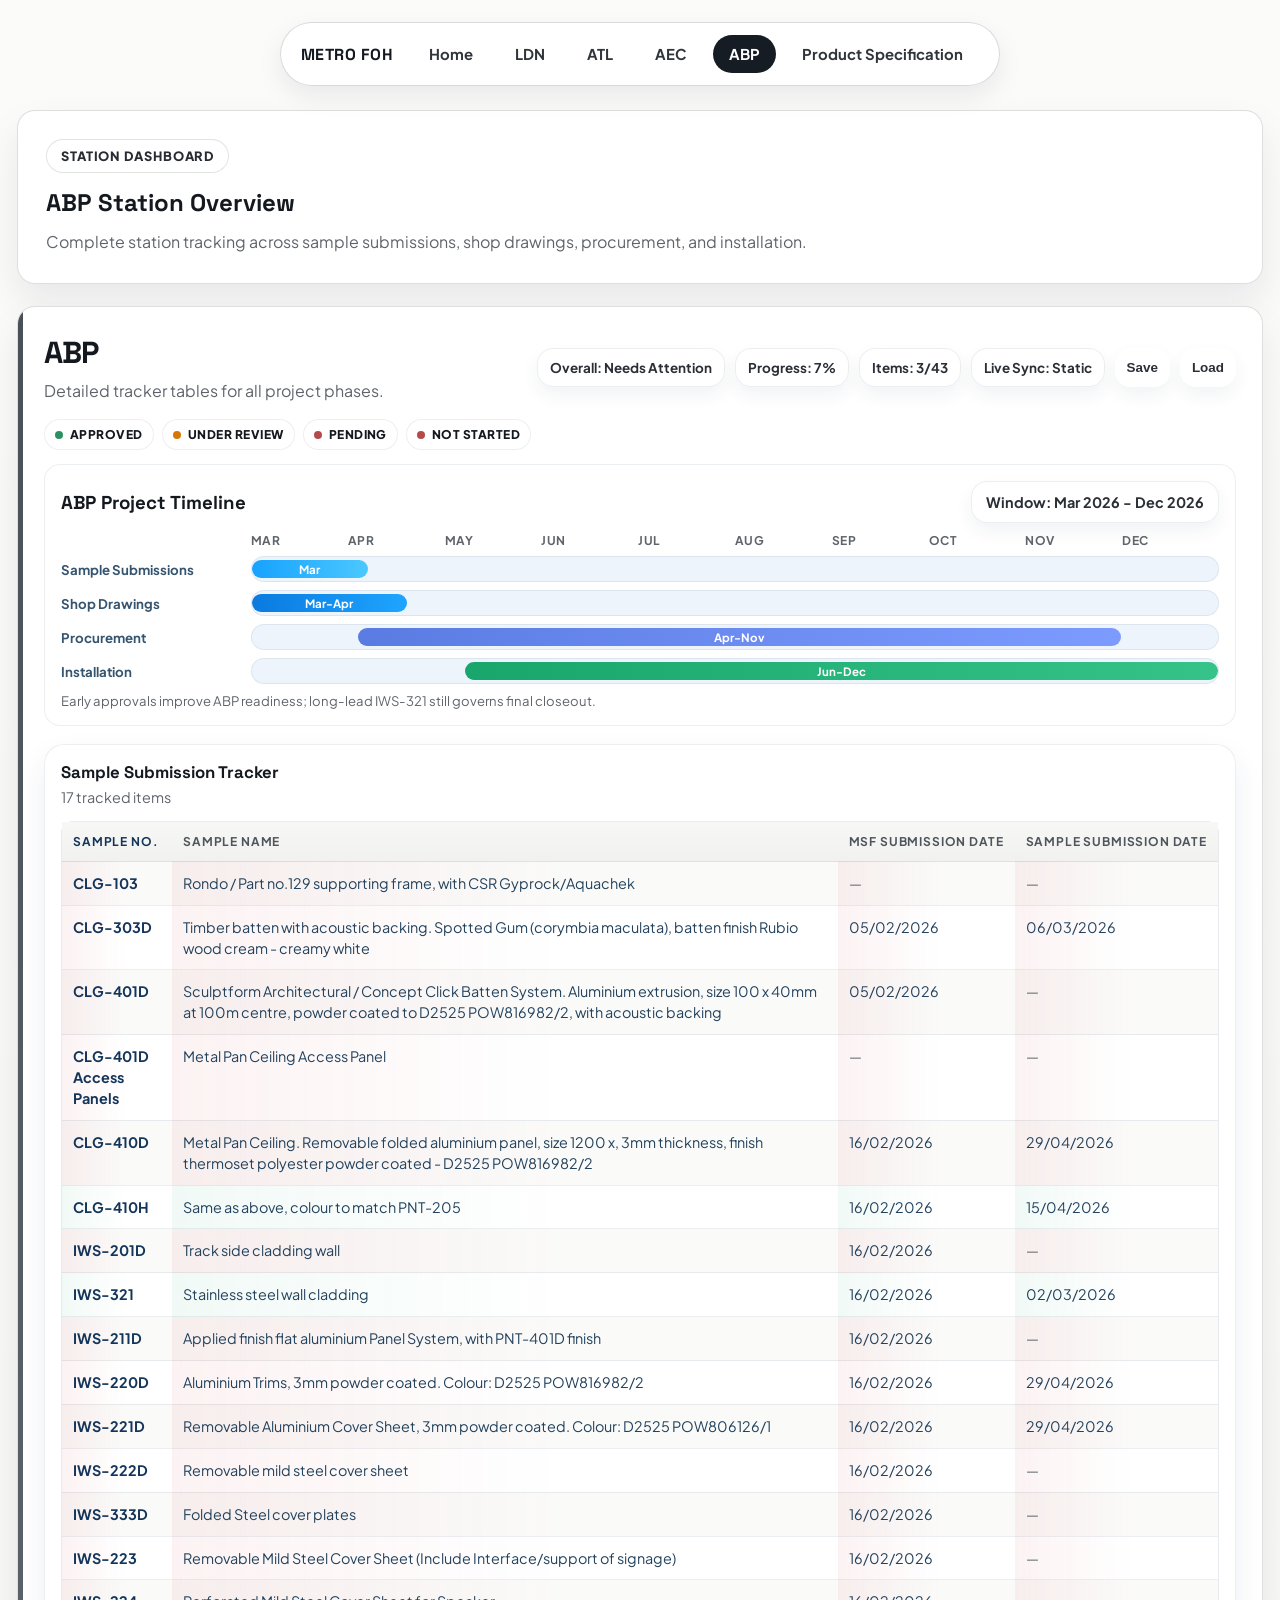
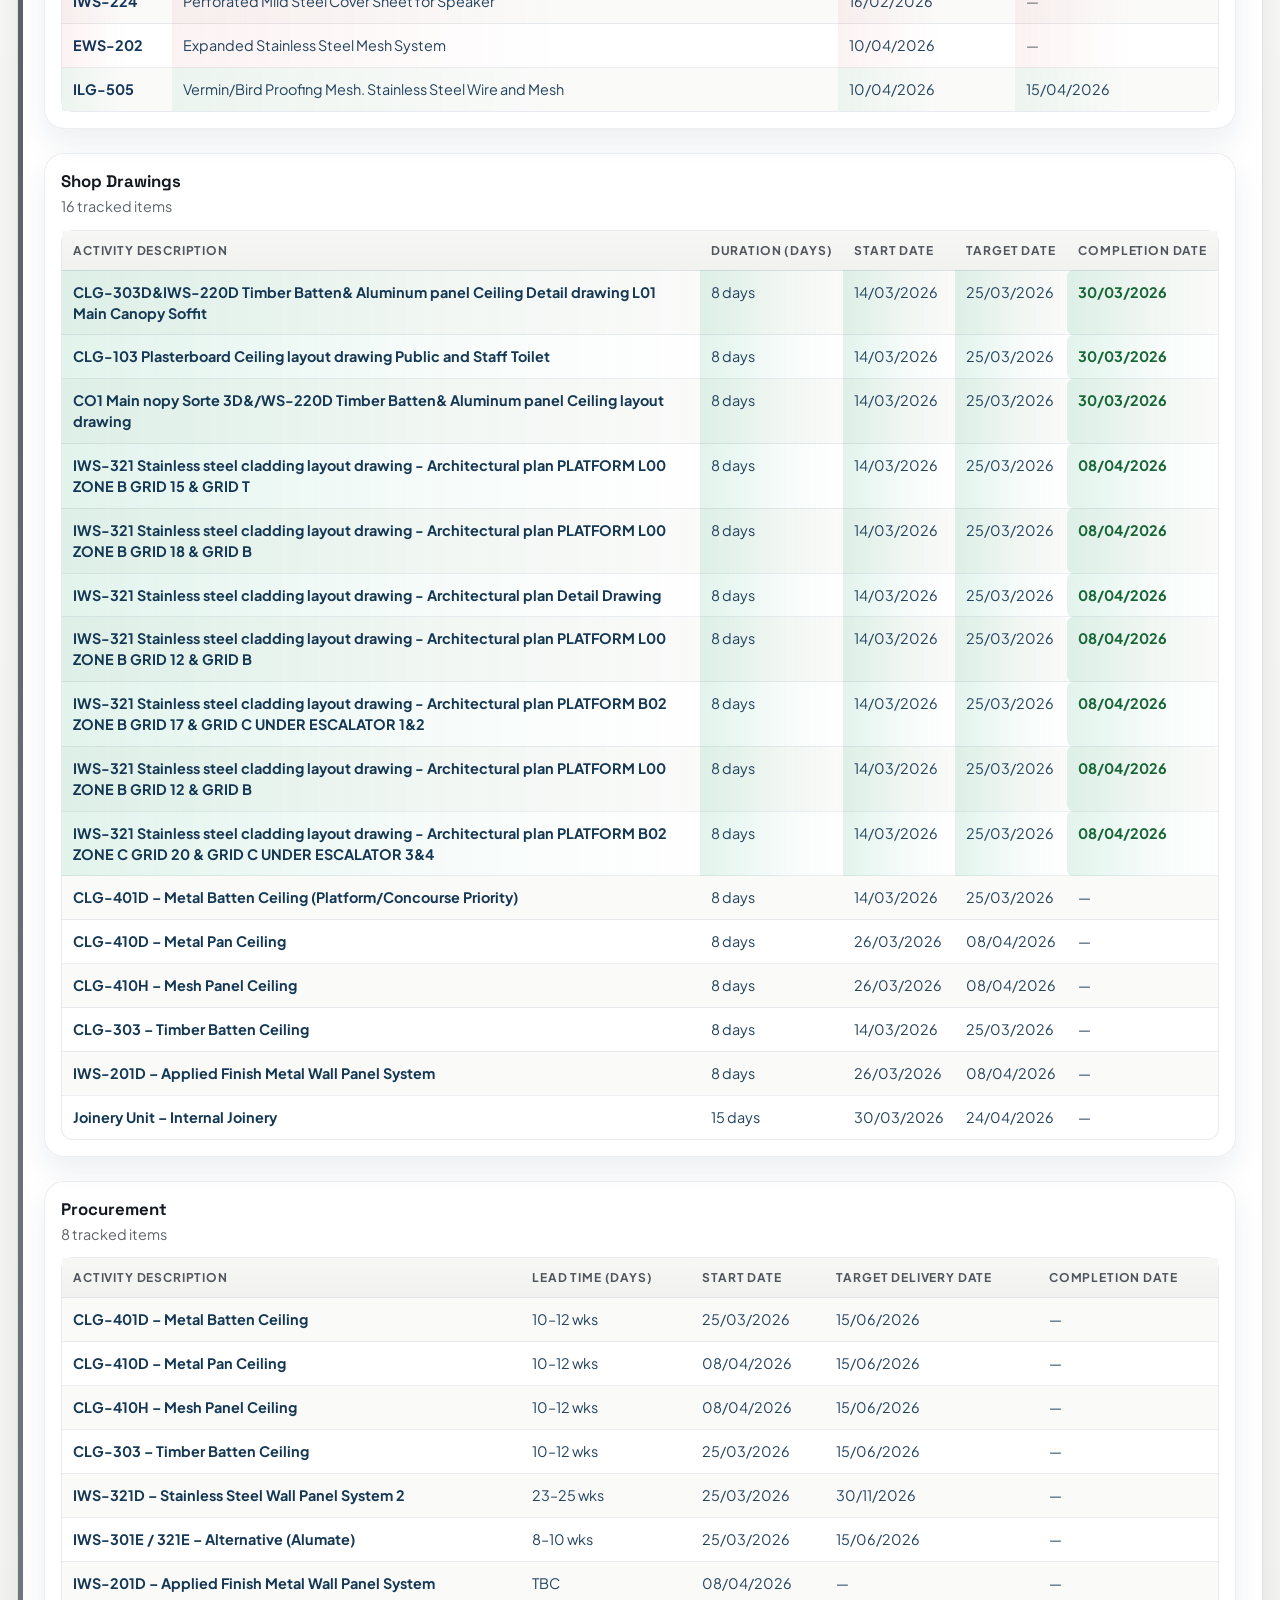
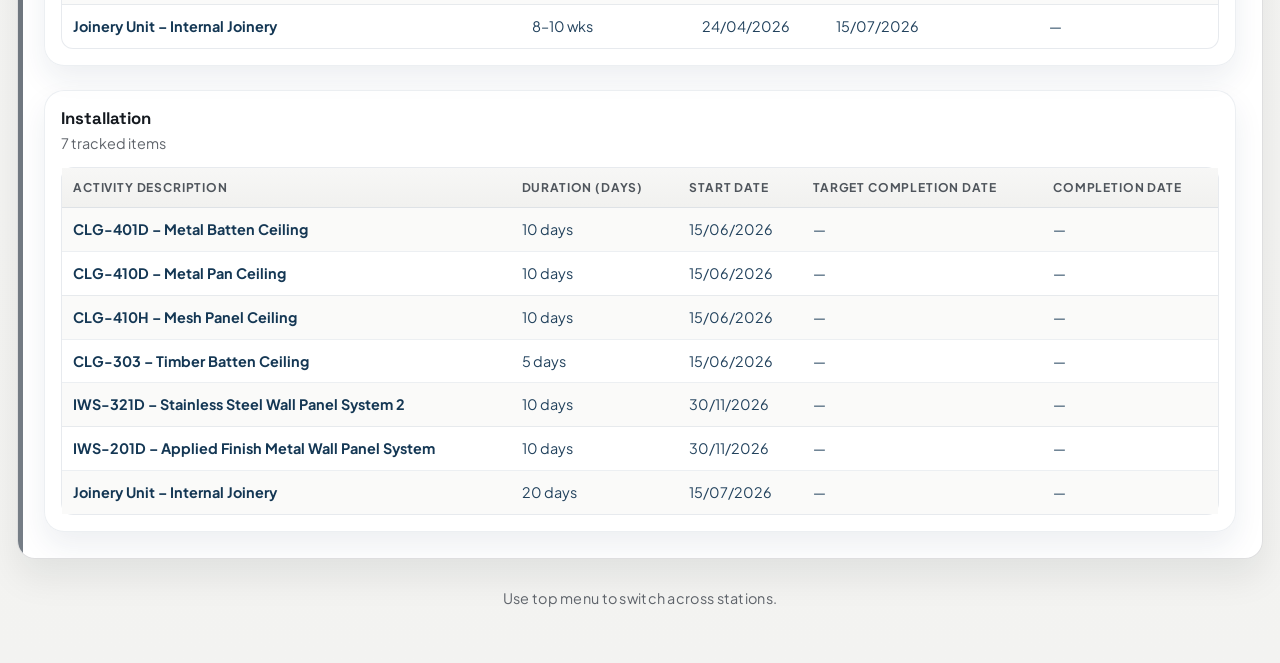
==== commit 7dac349b: "Remove progress bar UI" ====
--- a/abp.html
+++ b/abp.html
@@ -20,9 +20,6 @@
     .bar-procurement { background: linear-gradient(90deg, #5a7ce2, #7d9bff); }
     .bar-installation { background: linear-gradient(90deg, #18a66d, #36c389); }
     .timeline-footnote { margin-top: 8px; color: var(--muted); font-size: 0.82rem; }
-    .table-progress { margin: 8px 0 12px; padding: 10px 12px; border: 1px solid rgba(20, 53, 90, 0.1); border-radius: 12px; background: rgba(245, 248, 252, 0.95); }
-    .table-progress .progress-shell { background: rgba(20, 53, 90, 0.15); height: 10px; }
-    .table-progress .progress-fill { background: #9ca3af; }
     .progress-fill { transition: width 0.3s ease, background-color 0.3s ease; }
     .sample-tracker-table th { white-space: nowrap; }
     .sample-tracker-table th:nth-child(1),
@@ -89,16 +86,6 @@
         </div>
       </div>
 
-      <div class="overall-progress" style="margin-bottom:12px;">
-        <div class="progress-row">
-          <span>Overall Station Completion</span>
-          <span id="stationProgressText">7%</span>
-        </div>
-        <div class="progress-shell">
-          <div class="progress-fill" id="stationProgressBar" style="width:7%;"></div>
-        </div>
-      </div>
-
       <div class="status-legend">
         <span class="legend-item legend-approved"><span class="legend-dot"></span>Approved</span>
         <span class="legend-item legend-review"><span class="legend-dot"></span>Under Review</span>
@@ -126,15 +113,6 @@
         <article class="table-card">
           <h3>Sample Submission Tracker</h3>
           <p class="small-copy">17 tracked items</p>
-          <div class="table-progress">
-            <div class="progress-row">
-              <span>Table Completion</span>
-              <span class="table-progress-text">35%</span>
-            </div>
-            <div class="progress-shell">
-              <div class="progress-fill table-progress-fill" style="width:35%; background:#EF4444;"></div>
-            </div>
-          </div>
           <div class="table-wrap"><table class="sample-tracker-table"><thead><tr><th>Sample No.</th><th>Sample Name</th><th>MSF Submission Date</th><th>Sample Submission Date</th></tr></thead><tbody>
             <tr class="sample-row-pending"><td>CLG-103</td><td>Rondo / Part no.129 supporting frame, with CSR Gyprock/Aquachek</td><td></td><td></td></tr>
             <tr class="sample-row-pending"><td>CLG-303D</td><td>Timber batten with acoustic backing. Spotted Gum (corymbia maculata), batten finish Rubio wood cream - creamy white</td><td>05/02/2026</td><td>06/03/2026</td></tr>
@@ -158,15 +136,6 @@
         <article class="table-card">
           <h3>Shop Drawings</h3>
           <p class="small-copy">16 tracked items</p>
-          <div class="table-progress">
-            <div class="progress-row">
-              <span>Table Completion</span>
-              <span class="table-progress-text">63%</span>
-            </div>
-            <div class="progress-shell">
-              <div class="progress-fill table-progress-fill" style="width:63%;"></div>
-            </div>
-          </div>
           <div class="table-wrap"><table><thead><tr><th>Activity Description</th><th>Duration (Days)</th><th>Start Date</th><th>Target Date</th><th>Completion Date</th></tr></thead><tbody>
             <tr class="status-row-complete"><td>CLG-303D&amp;IWS-220D Timber Batten&amp; Aluminum panel Ceiling Detail drawing L01 Main Canopy Soffit</td><td>8 days</td><td>14/03/2026</td><td>25/03/2026</td><td class="completion-on-time">30/03/2026</td></tr>
             <tr class="status-row-complete"><td>CLG-103 Plasterboard Ceiling layout drawing Public and Staff Toilet</td><td>8 days</td><td>14/03/2026</td><td>25/03/2026</td><td class="completion-on-time">30/03/2026</td></tr>
@@ -189,15 +158,6 @@
         <article class="table-card">
           <h3>Procurement</h3>
           <p class="small-copy">8 tracked items</p>
-          <div class="table-progress">
-            <div class="progress-row">
-              <span>Table Completion</span>
-              <span class="table-progress-text">0%</span>
-            </div>
-            <div class="progress-shell">
-              <div class="progress-fill table-progress-fill" style="width:0%;"></div>
-            </div>
-          </div>
           <div class="table-wrap"><table><thead><tr><th>Activity Description</th><th>Lead Time (Days)</th><th>Start Date</th><th>Target Delivery Date</th><th>Completion Date</th></tr></thead><tbody>
             <tr><td>CLG-401D – Metal Batten Ceiling</td><td>10–12 wks</td><td>25/03/2026</td><td>15/06/2026</td><td>—</td></tr>
             <tr><td>CLG-410D – Metal Pan Ceiling</td><td>10–12 wks</td><td>08/04/2026</td><td>15/06/2026</td><td>—</td></tr>
@@ -212,15 +172,6 @@
         <article class="table-card">
           <h3>Installation</h3>
           <p class="small-copy">7 tracked items</p>
-          <div class="table-progress">
-            <div class="progress-row">
-              <span>Table Completion</span>
-              <span class="table-progress-text">0%</span>
-            </div>
-            <div class="progress-shell">
-              <div class="progress-fill table-progress-fill" style="width:0%;"></div>
-            </div>
-          </div>
           <div class="table-wrap"><table><thead><tr><th>Activity Description</th><th>Duration (Days)</th><th>Start Date</th><th>Target Completion Date</th><th>Completion Date</th></tr></thead><tbody>
             <tr><td>CLG-401D – Metal Batten Ceiling</td><td>10 days</td><td>15/06/2026</td><td>—</td><td>—</td></tr>
             <tr><td>CLG-410D – Metal Pan Ceiling</td><td>10 days</td><td>15/06/2026</td><td>—</td><td>—</td></tr>
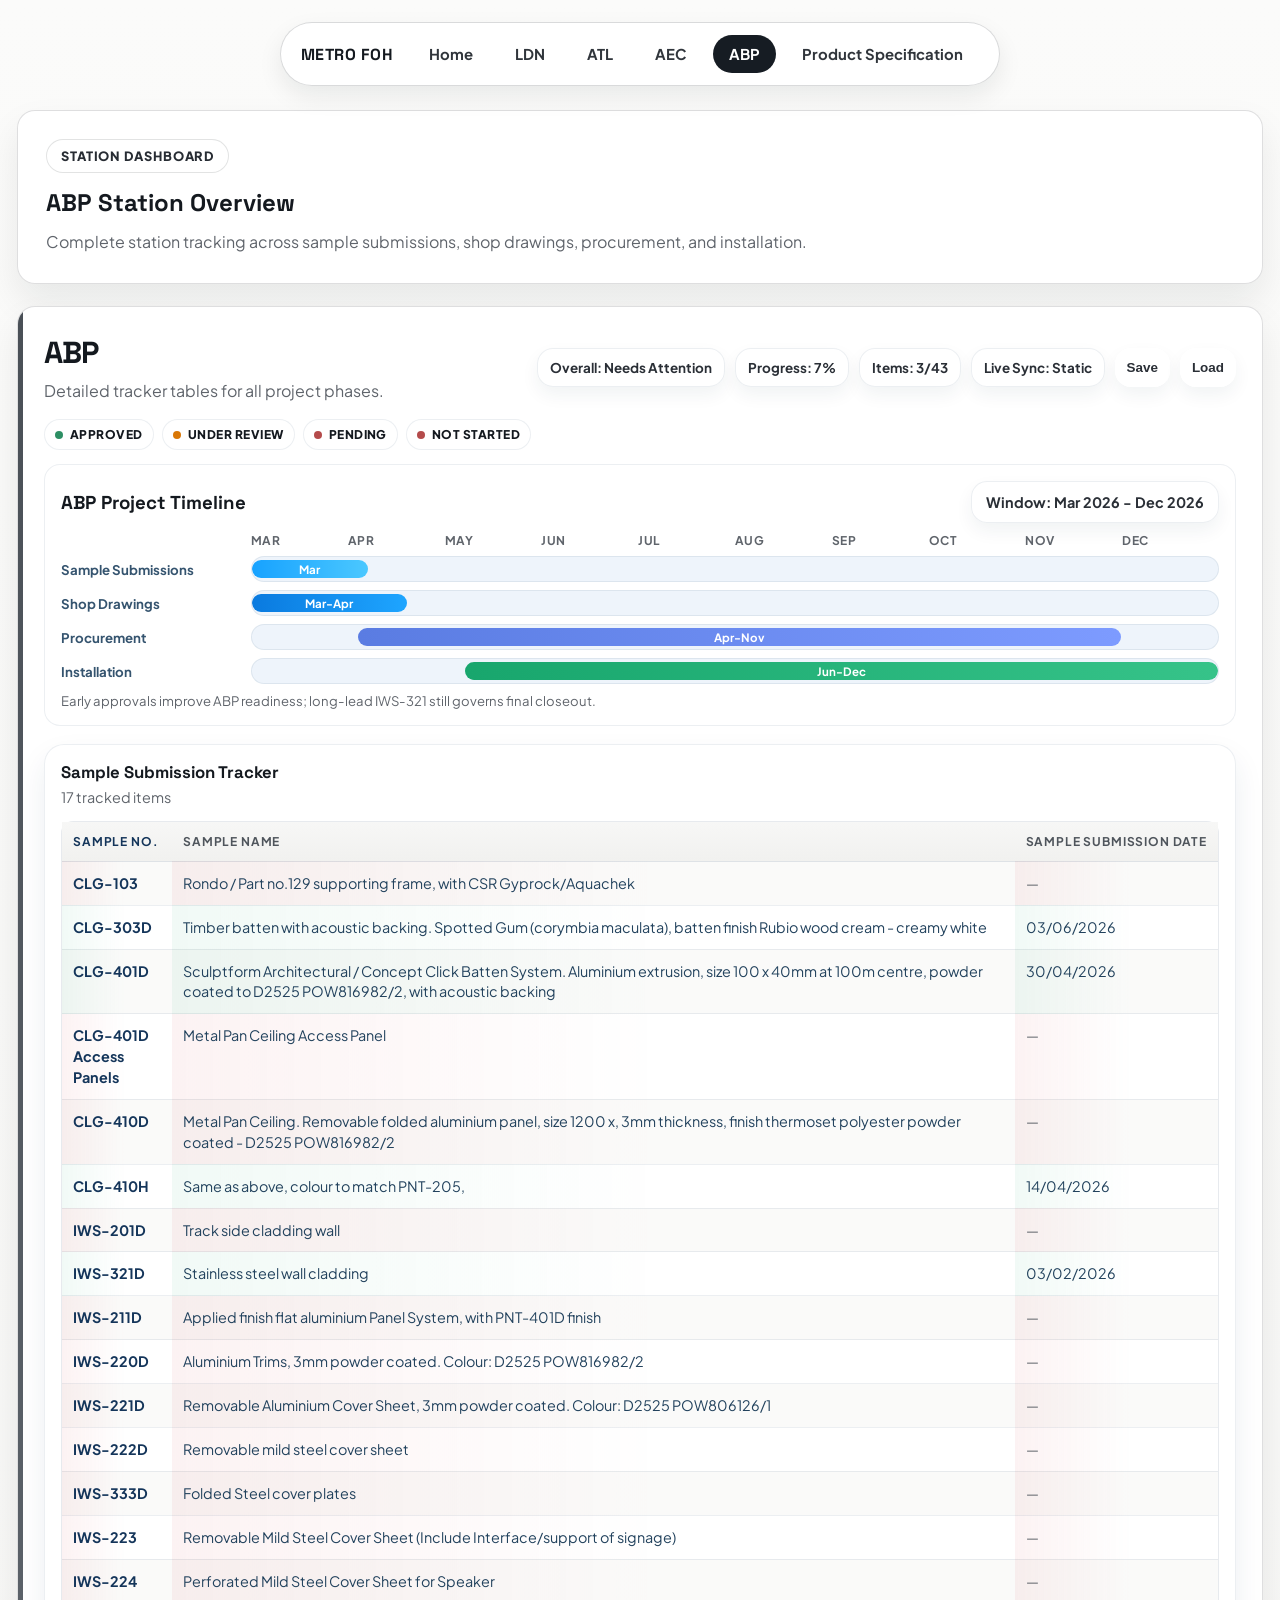
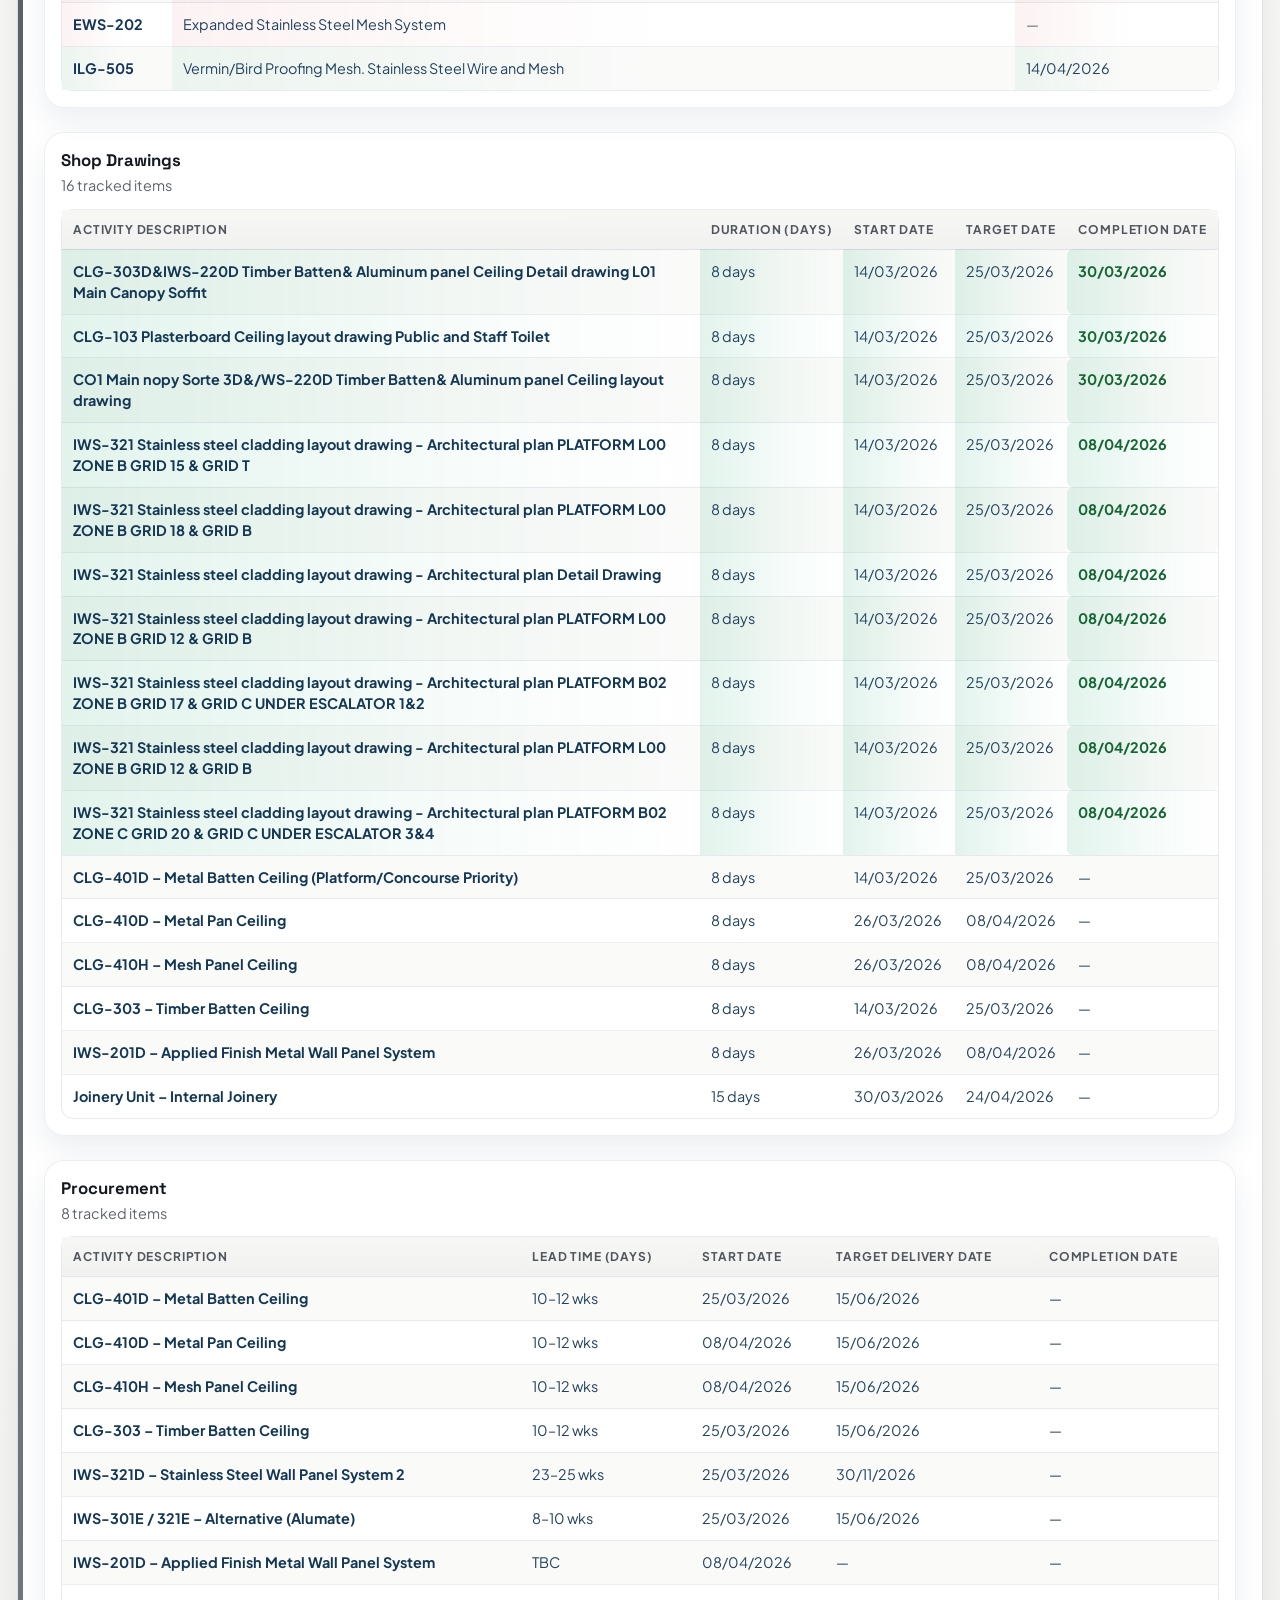
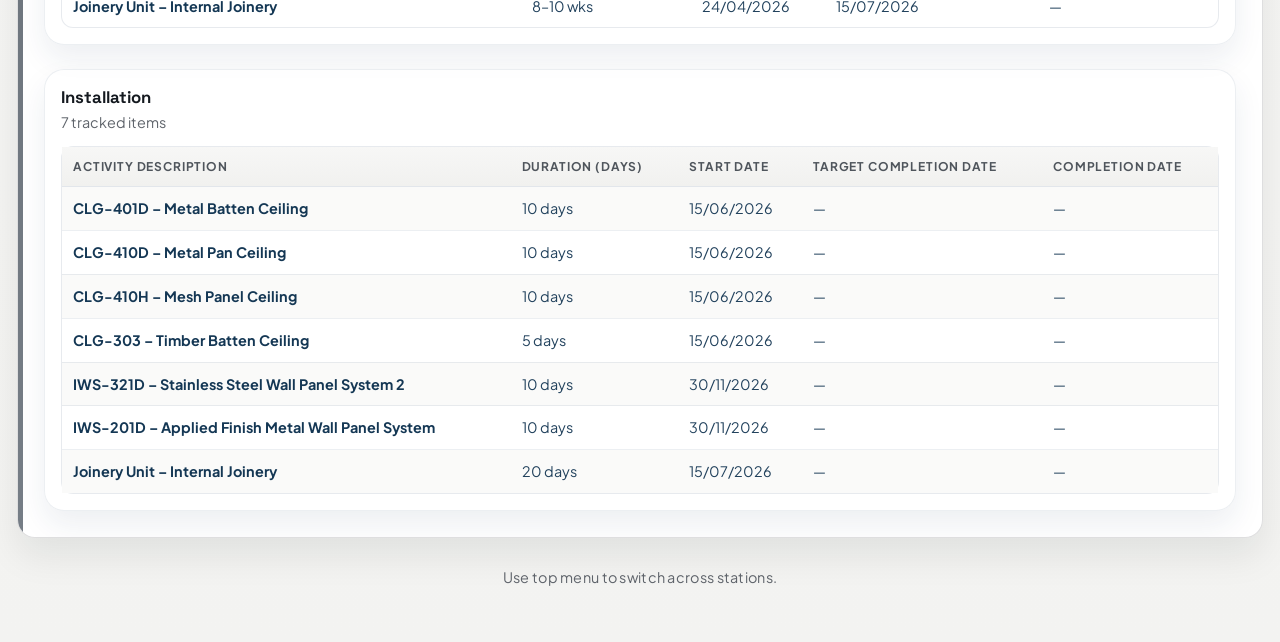
==== commit 3c988a56: "sample table upodation" ====
--- a/abp.html
+++ b/abp.html
@@ -113,24 +113,24 @@
         <article class="table-card">
           <h3>Sample Submission Tracker</h3>
           <p class="small-copy">17 tracked items</p>
-          <div class="table-wrap"><table class="sample-tracker-table"><thead><tr><th>Sample No.</th><th>Sample Name</th><th>MSF Submission Date</th><th>Sample Submission Date</th></tr></thead><tbody>
-            <tr class="sample-row-pending"><td>CLG-103</td><td>Rondo / Part no.129 supporting frame, with CSR Gyprock/Aquachek</td><td></td><td></td></tr>
-            <tr class="sample-row-pending"><td>CLG-303D</td><td>Timber batten with acoustic backing. Spotted Gum (corymbia maculata), batten finish Rubio wood cream - creamy white</td><td>05/02/2026</td><td>06/03/2026</td></tr>
-            <tr class="sample-row-pending"><td>CLG-401D</td><td>Sculptform Architectural / Concept Click Batten System. Aluminium extrusion, size 100 x 40mm at 100m centre, powder coated to D2525 POW816982/2, with acoustic backing</td><td>05/02/2026</td><td></td></tr>
-            <tr class="sample-row-pending"><td>CLG-401D Access Panels</td><td>Metal Pan Ceiling Access Panel</td><td></td><td></td></tr>
-            <tr class="sample-row-pending"><td>CLG-410D</td><td>Metal Pan Ceiling. Removable folded aluminium panel, size 1200 x, 3mm thickness, finish thermoset polyester powder coated - D2525 POW816982/2</td><td>16/02/2026</td><td>29/04/2026</td></tr>
-            <tr class="sample-row-submitted"><td>CLG-410H</td><td>Same as above, colour to match PNT-205</td><td>16/02/2026</td><td>15/04/2026</td></tr>
-            <tr class="sample-row-pending"><td>IWS-201D</td><td>Track side cladding wall</td><td>16/02/2026</td><td></td></tr>
-            <tr class="sample-row-submitted"><td>IWS-321</td><td>Stainless steel wall cladding</td><td>16/02/2026</td><td>02/03/2026</td></tr>
-            <tr class="sample-row-pending"><td>IWS-211D</td><td>Applied finish flat aluminium Panel System, with PNT-401D finish</td><td>16/02/2026</td><td></td></tr>
-            <tr class="sample-row-pending"><td>IWS-220D</td><td>Aluminium Trims, 3mm powder coated. Colour: D2525 POW816982/2</td><td>16/02/2026</td><td>29/04/2026</td></tr>
-            <tr class="sample-row-pending"><td>IWS-221D</td><td>Removable Aluminium Cover Sheet, 3mm powder coated. Colour: D2525 POW806126/1</td><td>16/02/2026</td><td>29/04/2026</td></tr>
-            <tr class="sample-row-pending"><td>IWS-222D</td><td>Removable mild steel cover sheet</td><td>16/02/2026</td><td></td></tr>
-            <tr class="sample-row-pending"><td>IWS-333D</td><td>Folded Steel cover plates</td><td>16/02/2026</td><td></td></tr>
-            <tr class="sample-row-pending"><td>IWS-223</td><td>Removable Mild Steel Cover Sheet (Include Interface/support of signage)</td><td>16/02/2026</td><td></td></tr>
-            <tr class="sample-row-pending"><td>IWS-224</td><td>Perforated Mild Steel Cover Sheet for Speaker</td><td>16/02/2026</td><td></td></tr>
-            <tr class="sample-row-pending"><td>EWS-202</td><td>Expanded Stainless Steel Mesh System</td><td>10/04/2026</td><td></td></tr>
-            <tr class="sample-row-submitted"><td>ILG-505</td><td>Vermin/Bird Proofing Mesh. Stainless Steel Wire and Mesh</td><td>10/04/2026</td><td>15/04/2026</td></tr>
+          <div class="table-wrap"><table class="sample-tracker-table"><thead><tr><th>Sample No.</th><th>Sample Name</th><th>Sample Submission Date</th></tr></thead><tbody>
+            <tr class="sample-row-pending"><td>CLG-103</td><td>Rondo / Part no.129 supporting frame, with CSR Gyprock/Aquachek</td><td></td></tr>
+            <tr class="sample-row-submitted"><td>CLG-303D</td><td>Timber batten with acoustic backing. Spotted Gum (corymbia maculata), batten finish Rubio wood cream - creamy white</td><td>03/06/2026</td></tr>
+            <tr class="sample-row-submitted"><td>CLG-401D</td><td>Sculptform Architectural / Concept Click Batten System. Aluminium extrusion, size 100 x 40mm at 100m centre, powder coated to D2525 POW816982/2, with acoustic backing</td><td>30/04/2026</td></tr>
+            <tr class="sample-row-pending"><td>CLG-401D Access Panels</td><td>Metal Pan Ceiling Access Panel</td><td></td></tr>
+            <tr class="sample-row-pending"><td>CLG-410D</td><td>Metal Pan Ceiling. Removable folded aluminium panel, size 1200 x, 3mm thickness, finish thermoset polyester powder coated - D2525 POW816982/2</td><td></td></tr>
+            <tr class="sample-row-submitted"><td>CLG-410H</td><td>Same as above, colour to match PNT-205,</td><td>14/04/2026</td></tr>
+            <tr class="sample-row-pending"><td>IWS-201D</td><td>Track side cladding wall</td><td></td></tr>
+            <tr class="sample-row-submitted"><td>IWS-321D</td><td>Stainless steel wall cladding</td><td>03/02/2026</td></tr>
+            <tr class="sample-row-pending"><td>IWS-211D</td><td>Applied finish flat aluminium Panel System, with PNT-401D finish</td><td></td></tr>
+            <tr class="sample-row-pending"><td>IWS-220D</td><td>Aluminium Trims, 3mm powder coated. Colour: D2525 POW816982/2</td><td></td></tr>
+            <tr class="sample-row-pending"><td>IWS-221D</td><td>Removable Aluminium Cover Sheet, 3mm powder coated. Colour: D2525 POW806126/1</td><td></td></tr>
+            <tr class="sample-row-pending"><td>IWS-222D</td><td>Removable mild steel cover sheet</td><td></td></tr>
+            <tr class="sample-row-pending"><td>IWS-333D</td><td>Folded Steel cover plates</td><td></td></tr>
+            <tr class="sample-row-pending"><td>IWS-223</td><td>Removable Mild Steel Cover Sheet (Include Interface/support of signage)</td><td></td></tr>
+            <tr class="sample-row-pending"><td>IWS-224</td><td>Perforated Mild Steel Cover Sheet for Speaker</td><td></td></tr>
+            <tr class="sample-row-pending"><td>EWS-202</td><td>Expanded Stainless Steel Mesh System</td><td></td></tr>
+            <tr class="sample-row-submitted"><td>ILG-505</td><td>Vermin/Bird Proofing Mesh. Stainless Steel Wire and Mesh</td><td>14/04/2026</td></tr>
           </tbody></table></div>
         </article>
         <article class="table-card">
